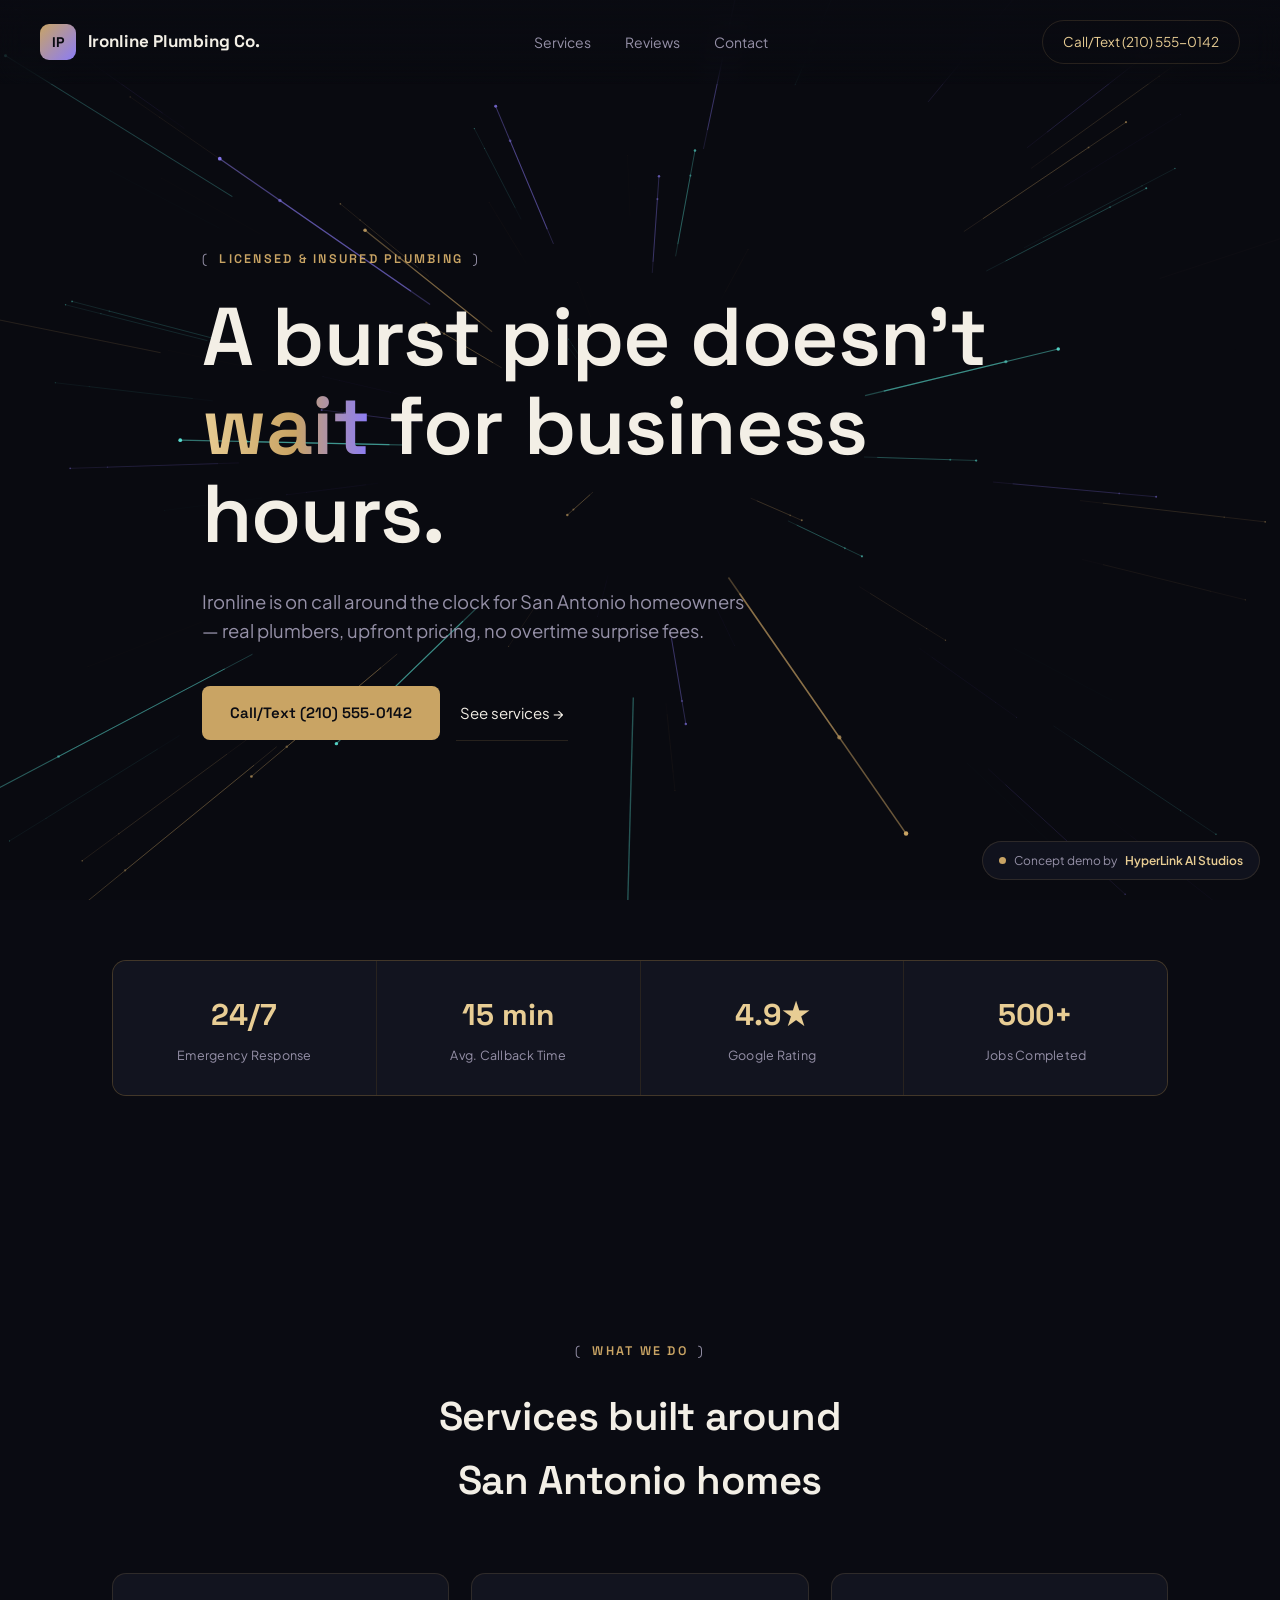
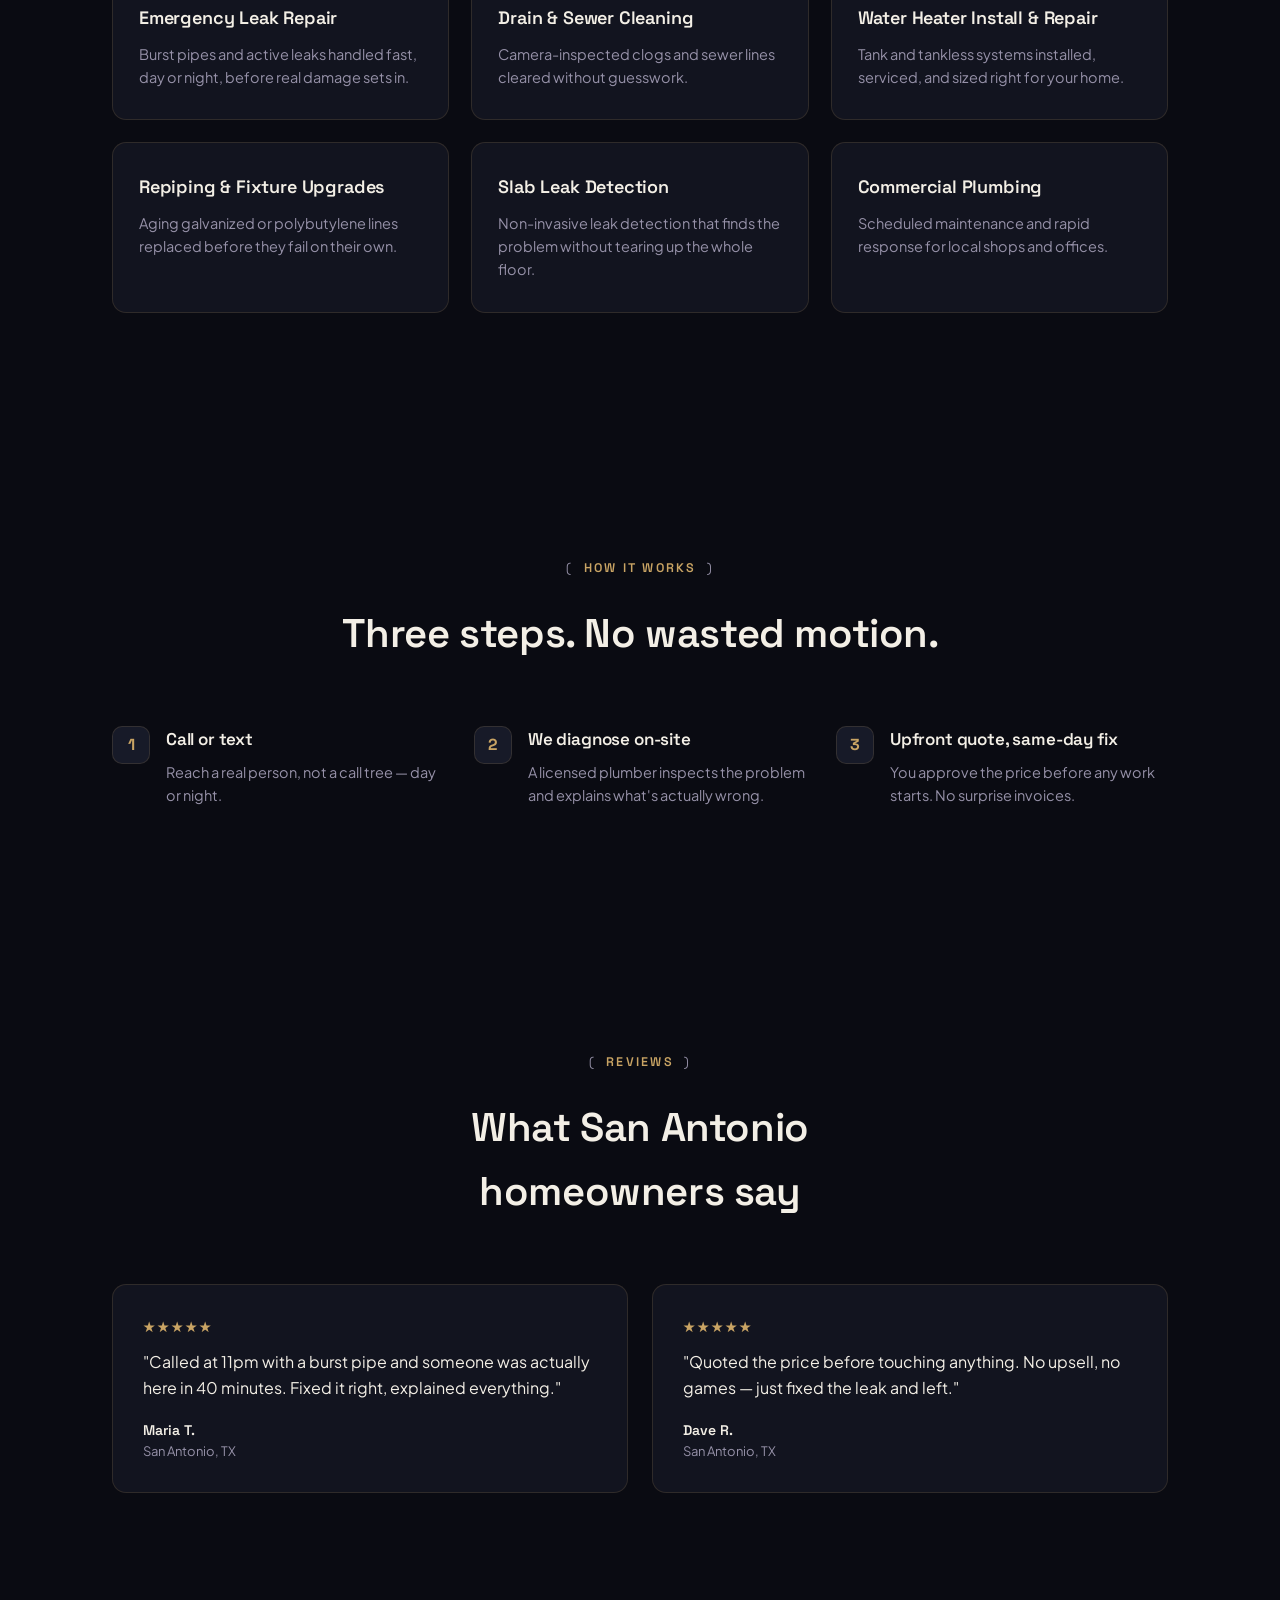
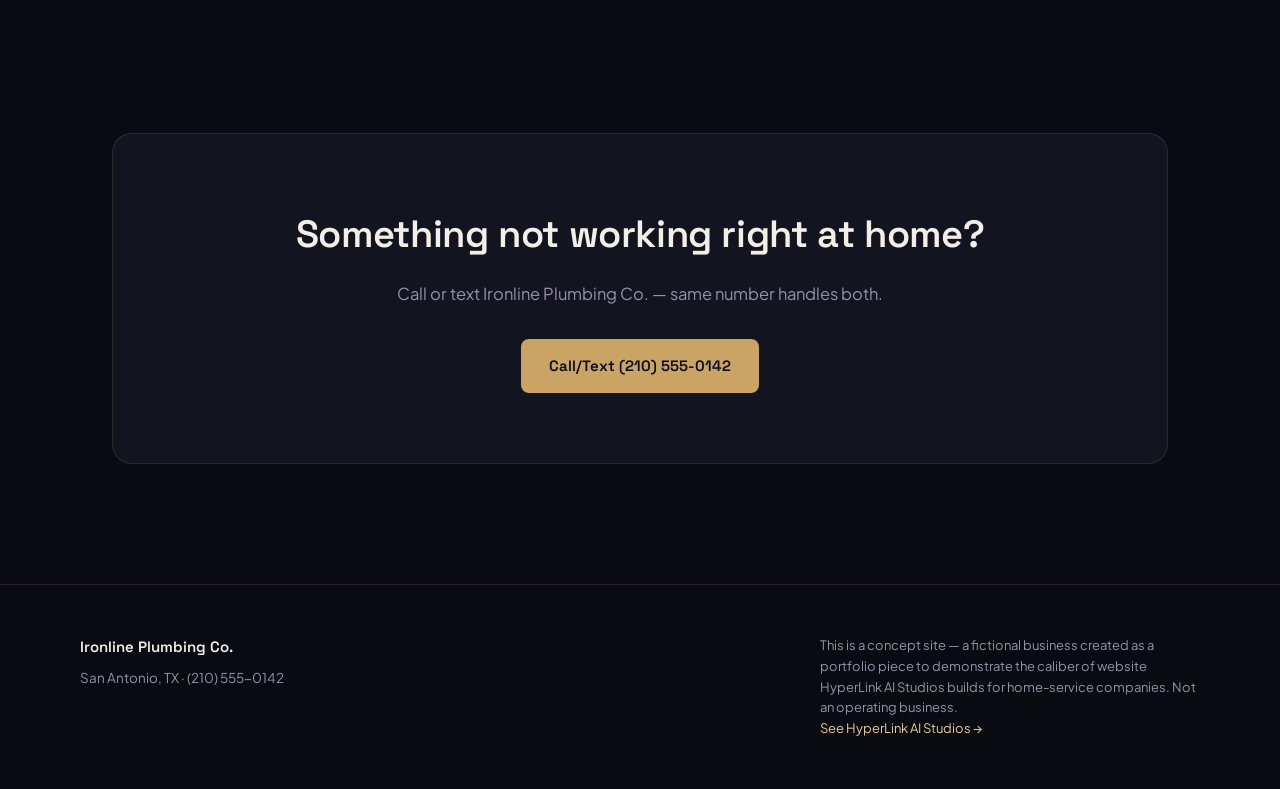
==== index.html @ 2408168e "Concept demo site: Ironline Plumbing Co. (San Antonio, TX)" ====
<!DOCTYPE html>
<html lang="en">
<head>
<meta charset="UTF-8">
<meta name="viewport" content="width=device-width, initial-scale=1.0">
<title>Ironline Plumbing Co. — San Antonio, TX</title>
<meta name="description" content="Concept website design for a San Antonio, TX home-service business, built by HyperLink AI Studios as a portfolio piece.">
<link rel="preconnect" href="https://fonts.googleapis.com">
<link href="https://fonts.googleapis.com/css2?family=Space+Grotesk:wght@400;500;600;700&family=Plus+Jakarta+Sans:wght@400;500;600;700;800&display=swap" rel="stylesheet">
<style>
:root {
  --void: #0a0b12; --panel: #12141f; --panel-2: #171a28;
  --gold: #c9a464; --gold-bright: #e8cd94; --signal: #8b7cf6; --cyan: #5eeadb;
  --text: #f3efe6; --muted: #9691a8; --border: rgba(201,164,100,0.16);
  --display: 'Space Grotesk', sans-serif; --body: 'Plus Jakarta Sans', sans-serif;
}
* { margin: 0; padding: 0; box-sizing: border-box; }
html { scroll-behavior: smooth; }
body { background: var(--void); color: var(--text); font-family: var(--body); overflow-x: hidden; line-height: 1.6; }
#field { position: fixed; inset: 0; z-index: 0; pointer-events: none; }
.wrap { position: relative; z-index: 2; }
.section { max-width: 1120px; margin: 0 auto; padding: 120px 32px; }
.section.tight { padding-top: 60px; }
.eyebrow { display: inline-flex; align-items: center; gap: 10px; font-family: var(--display); font-size: 12.5px; font-weight: 600; letter-spacing: 0.18em; color: var(--gold); margin-bottom: 24px; }
.eyebrow .bracket { color: var(--muted); font-weight: 400; }
h1, h2, h3 { font-family: var(--display); font-weight: 600; letter-spacing: -0.01em; }
.reveal { opacity: 0; transform: translateY(36px); transition: opacity .9s cubic-bezier(.16,.8,.24,1), transform .9s cubic-bezier(.16,.8,.24,1); }
.reveal.in { opacity: 1; transform: translateY(0); }

nav { position: fixed; top: 0; left: 0; right: 0; z-index: 50; display: flex; align-items: center; justify-content: space-between; padding: 20px 40px; backdrop-filter: blur(14px); background: linear-gradient(180deg, rgba(10,11,18,0.85), rgba(10,11,18,0)); }
.logo { display: flex; align-items: center; gap: 12px; font-family: var(--display); font-weight: 700; font-size: 17px; }
.logo-badge { width: 36px; height: 36px; border-radius: 9px; background: linear-gradient(135deg, var(--gold), var(--signal)); display: flex; align-items: center; justify-content: center; color: var(--void); font-size: 14px; font-weight: 700; flex-shrink: 0; }
.navlinks { display: flex; gap: 34px; font-size: 14px; color: var(--muted); }
.navlinks a { color: var(--muted); text-decoration: none; transition: color .3s; }
.navlinks a:hover { color: var(--text); }
.navcta { padding: 10px 20px; border: 1px solid var(--border); border-radius: 999px; font-size: 13.5px; color: var(--gold-bright); text-decoration: none; transition: all .3s; white-space: nowrap; }
.navcta:hover { background: var(--gold); color: var(--void); border-color: var(--gold); }

.hero { min-height: 100vh; display: flex; flex-direction: column; justify-content: center; max-width: 940px; margin: 0 auto; padding: 150px 32px 60px; }
.hero-frag { font-size: clamp(42px, 6.4vw, 82px); line-height: 1.08; margin-bottom: 28px; }
.hero-frag .line { display: block; }
.hero-frag .accent { background: linear-gradient(90deg, var(--gold-bright), var(--gold) 55%, var(--signal)); -webkit-background-clip: text; background-clip: text; color: transparent; }
.hero p.lede { font-size: 18.5px; color: var(--muted); max-width: 560px; margin-bottom: 40px; }
.cta-row { display: flex; gap: 16px; align-items: center; flex-wrap: wrap; }
.btn-primary { padding: 15px 28px; background: var(--gold); color: var(--void); font-family: var(--display); font-weight: 600; font-size: 15px; border-radius: 8px; text-decoration: none; transition: all .3s; display: inline-block; }
.btn-primary:hover { box-shadow: 0 8px 30px rgba(201,164,100,0.35); transform: translateY(-2px); }
.btn-ghost { padding: 15px 4px; color: var(--text); text-decoration: none; font-size: 15px; border-bottom: 1px solid var(--border); display: flex; align-items: center; gap: 8px; }

.stats-bar { display: grid; grid-template-columns: repeat(4, 1fr); gap: 1px; background: var(--border); border: 1px solid var(--border); border-radius: 14px; overflow: hidden; max-width: 1120px; margin: 0 auto; }
.stat-cell { background: var(--panel); padding: 30px 20px; text-align: center; }
.stat-num { font-family: var(--display); font-size: clamp(22px,3vw,30px); font-weight: 700; color: var(--gold-bright); margin-bottom: 6px; }
.stat-label { font-size: 12.5px; color: var(--muted); letter-spacing: 0.02em; }

.section-head { max-width: 640px; margin: 0 auto 60px; text-align: center; }
.section-head h2 { font-size: clamp(28px,4vw,40px); text-wrap: balance; }
.section-head p { color: var(--muted); font-size: 16.5px; margin-top: 14px; }

.services-grid { display: grid; grid-template-columns: repeat(3, 1fr); gap: 22px; }
.service-card { background: var(--panel); border: 1px solid var(--border); border-radius: 14px; padding: 30px 26px; transition: border-color .3s, transform .3s; }
.service-card:hover { border-color: var(--gold); transform: translateY(-4px); }
.service-card h3 { font-size: 18px; margin-bottom: 10px; }
.service-card p { color: var(--muted); font-size: 14.5px; }

.process-row { display: grid; grid-template-columns: repeat(3, 1fr); gap: 30px; }
.process-step { position: relative; padding-left: 54px; }
.process-num { position: absolute; left: 0; top: 0; width: 38px; height: 38px; border-radius: 10px; background: var(--panel-2); border: 1px solid var(--border); display: flex; align-items: center; justify-content: center; font-family: var(--display); font-weight: 700; color: var(--gold); }
.process-step h3 { font-size: 17px; margin-bottom: 8px; }
.process-step p { color: var(--muted); font-size: 14.5px; }

.testimonial-row { display: grid; grid-template-columns: repeat(2, 1fr); gap: 24px; }
.testi-card { background: var(--panel); border: 1px solid var(--border); border-radius: 14px; padding: 30px; }
.testi-quote { font-size: 16px; color: var(--text); margin-bottom: 18px; }
.testi-name { font-family: var(--display); font-weight: 600; font-size: 14px; }
.testi-loc { color: var(--muted); font-size: 13px; }
.stars { color: var(--gold); font-size: 14px; margin-bottom: 12px; letter-spacing: 2px; }

.final-cta { text-align: center; background: var(--panel); border: 1px solid var(--border); border-radius: 20px; padding: 70px 40px; max-width: 1120px; margin: 0 auto; }
.final-cta h2 { font-size: clamp(26px,3.6vw,38px); margin-bottom: 16px; text-wrap: balance; }
.final-cta p { color: var(--muted); font-size: 16.5px; margin-bottom: 32px; }

footer { border-top: 1px solid var(--border); padding: 50px 32px; }
.footer-inner { max-width: 1120px; margin: 0 auto; display: flex; justify-content: space-between; align-items: flex-start; flex-wrap: wrap; gap: 24px; }
.footer-biz { font-family: var(--display); font-weight: 600; font-size: 15px; margin-bottom: 8px; }
.footer-meta { color: var(--muted); font-size: 13.5px; }
.footer-credit { color: var(--muted); font-size: 13px; max-width: 380px; line-height: 1.6; }
.footer-credit a { color: var(--gold-bright); text-decoration: none; }
.footer-credit a:hover { text-decoration: underline; }

.concept-badge { position: fixed; bottom: 20px; right: 20px; z-index: 60; background: rgba(18,20,31,0.92); border: 1px solid var(--border); backdrop-filter: blur(10px); border-radius: 999px; padding: 9px 16px; font-size: 12px; color: var(--muted); display: flex; align-items: center; gap: 8px; }
.concept-badge a { color: var(--gold-bright); text-decoration: none; font-weight: 600; }
.concept-badge a:hover { text-decoration: underline; }
.concept-dot { width: 7px; height: 7px; border-radius: 50%; background: var(--gold); }

@media (max-width: 860px) {
  .navlinks { display: none; }
  .services-grid, .process-row, .testimonial-row { grid-template-columns: 1fr; }
  .stats-bar { grid-template-columns: repeat(2, 1fr); }
  .footer-inner { flex-direction: column; }
  .concept-badge { left: 16px; right: 16px; justify-content: center; }
  nav { padding: 16px 20px; }
  .logo { font-size: 15px; gap: 9px; }
  .logo-badge { width: 30px; height: 30px; font-size: 12px; border-radius: 8px; }
  .navcta { padding: 8px 14px; font-size: 12.5px; }
}
</style>
</head>
<body>
<canvas id="field"></canvas>
<div class="wrap">

<nav>
  <div class="logo"><div class="logo-badge">IP</div>Ironline Plumbing Co.</div>
  <div class="navlinks"><a href="#services">Services</a><a href="#reviews">Reviews</a><a href="#contact">Contact</a></div>
  <a class="navcta" href="tel:+12105550142">Call/Text (210) 555-0142</a>
</nav>

<section class="hero">
  <div class="eyebrow reveal"><span class="bracket">(</span> LICENSED & INSURED PLUMBING <span class="bracket">)</span></div>
  <h1 class="hero-frag reveal">
    <span class="line">A burst pipe doesn't</span>
    <span class="line"><span class="accent">wait</span> for business hours.</span>
  </h1>
  <p class="lede reveal">Ironline is on call around the clock for San Antonio homeowners — real plumbers, upfront pricing, no overtime surprise fees.</p>
  <div class="cta-row reveal">
    <a class="btn-primary" href="tel:+12105550142">Call/Text (210) 555-0142</a>
    <a class="btn-ghost" href="#services">See services →</a>
  </div>
</section>

<section class="section tight">
  <div class="stats-bar reveal">
    <div class="stat-cell"><div class="stat-num">24/7</div><div class="stat-label">Emergency Response</div></div>
    <div class="stat-cell"><div class="stat-num">15 min</div><div class="stat-label">Avg. Callback Time</div></div>
    <div class="stat-cell"><div class="stat-num">4.9★</div><div class="stat-label">Google Rating</div></div>
    <div class="stat-cell"><div class="stat-num">500+</div><div class="stat-label">Jobs Completed</div></div>
  </div>
</section>

<section class="section" id="services">
  <div class="section-head reveal">
    <div class="eyebrow"><span class="bracket">(</span> WHAT WE DO <span class="bracket">)</span></div>
    <h2>Services built around San Antonio homes</h2>
  </div>
  <div class="services-grid">
    <div class="service-card reveal"><h3>Emergency Leak Repair</h3><p>Burst pipes and active leaks handled fast, day or night, before real damage sets in.</p></div>
    <div class="service-card reveal"><h3>Drain & Sewer Cleaning</h3><p>Camera-inspected clogs and sewer lines cleared without guesswork.</p></div>
    <div class="service-card reveal"><h3>Water Heater Install & Repair</h3><p>Tank and tankless systems installed, serviced, and sized right for your home.</p></div>
    <div class="service-card reveal"><h3>Repiping & Fixture Upgrades</h3><p>Aging galvanized or polybutylene lines replaced before they fail on their own.</p></div>
    <div class="service-card reveal"><h3>Slab Leak Detection</h3><p>Non-invasive leak detection that finds the problem without tearing up the whole floor.</p></div>
    <div class="service-card reveal"><h3>Commercial Plumbing</h3><p>Scheduled maintenance and rapid response for local shops and offices.</p></div>
  </div>
</section>

<section class="section">
  <div class="section-head reveal">
    <div class="eyebrow"><span class="bracket">(</span> HOW IT WORKS <span class="bracket">)</span></div>
    <h2>Three steps. No wasted motion.</h2>
  </div>
  <div class="process-row">
    <div class="process-step reveal"><div class="process-num">1</div><h3>Call or text</h3><p>Reach a real person, not a call tree — day or night.</p></div>
    <div class="process-step reveal"><div class="process-num">2</div><h3>We diagnose on-site</h3><p>A licensed plumber inspects the problem and explains what's actually wrong.</p></div>
    <div class="process-step reveal"><div class="process-num">3</div><h3>Upfront quote, same-day fix</h3><p>You approve the price before any work starts. No surprise invoices.</p></div>
  </div>
</section>

<section class="section" id="reviews">
  <div class="section-head reveal">
    <div class="eyebrow"><span class="bracket">(</span> REVIEWS <span class="bracket">)</span></div>
    <h2>What San Antonio homeowners say</h2>
  </div>
  <div class="testimonial-row">
    <div class="testi-card reveal"><div class="stars">★★★★★</div><div class="testi-quote">"Called at 11pm with a burst pipe and someone was actually here in 40 minutes. Fixed it right, explained everything."</div><div class="testi-name">Maria T.</div><div class="testi-loc">San Antonio, TX</div></div>
    <div class="testi-card reveal"><div class="stars">★★★★★</div><div class="testi-quote">"Quoted the price before touching anything. No upsell, no games — just fixed the leak and left."</div><div class="testi-name">Dave R.</div><div class="testi-loc">San Antonio, TX</div></div>
  </div>
</section>

<section class="section" id="contact">
  <div class="final-cta reveal">
    <h2>Something not working right at home?</h2>
    <p>Call or text Ironline Plumbing Co. — same number handles both.</p>
    <a class="btn-primary" href="tel:+12105550142">Call/Text (210) 555-0142</a>
  </div>
</section>

<footer>
  <div class="footer-inner">
    <div>
      <div class="footer-biz">Ironline Plumbing Co.</div>
      <div class="footer-meta">San Antonio, TX · (210) 555-0142</div>
    </div>
    <div class="footer-credit">
      This is a concept site — a fictional business created as a portfolio
      piece to demonstrate the caliber of website HyperLink AI Studios
      builds for home-service companies. Not an operating business.
      <br><a href="https://hyperlinkai.online" target="_blank" rel="noopener">See HyperLink AI Studios →</a>
    </div>
  </div>
</footer>

</div>

<div class="concept-badge"><span class="concept-dot"></span> Concept demo by <a href="https://hyperlinkai.online" target="_blank" rel="noopener">HyperLink AI Studios</a></div>

<script>
const canvas = document.getElementById('field');
const ctx = canvas.getContext('2d');
let w, h, particles = [];
const COLORS = ['#c9a464', '#8b7cf6', '#5eeadb'];
const COUNT = 180;
function resize() { w = canvas.width = window.innerWidth; h = canvas.height = window.innerHeight; }
window.addEventListener('resize', resize); resize();
function makeParticle() { return { x: (Math.random()-0.5)*w*1.6, y: (Math.random()-0.5)*h*1.6, z: Math.random()*1.2+0.05, color: COLORS[Math.floor(Math.random()*COLORS.length)] }; }
for (let i=0;i<COUNT;i++) particles.push(makeParticle());
let scrollVelocity=0, lastScrollY=window.scrollY, smoothVelocity=0;
function draw() {
  ctx.fillStyle='rgba(10,11,18,0.32)'; ctx.fillRect(0,0,w,h);
  const cx=w/2, cy=h/2;
  smoothVelocity += (scrollVelocity - smoothVelocity) * 0.08;
  const speed = 0.0025 + Math.min(Math.abs(smoothVelocity)*0.00006, 0.045);
  for (const p of particles) {
    p.z -= speed;
    if (p.z <= 0.02) { Object.assign(p, makeParticle()); p.z = 1.2; }
    const sx = cx + (p.x/p.z)*0.6, sy = cy + (p.y/p.z)*0.6;
    if (sx<-50||sx>w+50||sy<-50||sy>h+50) continue;
    const size = Math.max(0.4,(1-p.z)*2.6), alpha = Math.max(0,Math.min(1,(1-p.z)*1.3));
    const px = cx + (p.x/(p.z+speed*5))*0.6, py = cy + (p.y/(p.z+speed*5))*0.6;
    ctx.strokeStyle=p.color; ctx.globalAlpha=alpha*0.5; ctx.lineWidth=size*0.7;
    ctx.beginPath(); ctx.moveTo(px,py); ctx.lineTo(sx,sy); ctx.stroke();
    ctx.globalAlpha=alpha; ctx.fillStyle=p.color;
    ctx.beginPath(); ctx.arc(sx,sy,size,0,Math.PI*2); ctx.fill();
  }
  ctx.globalAlpha=1; scrollVelocity*=0.9;
  requestAnimationFrame(draw);
}
draw();
window.addEventListener('scroll', () => { const y=window.scrollY; scrollVelocity=(y-lastScrollY)*4; lastScrollY=y; }, {passive:true});
const io = new IntersectionObserver((entries) => {
  entries.forEach((entry,i) => { if (entry.isIntersecting) { setTimeout(()=>entry.target.classList.add('in'), i*60); io.unobserve(entry.target); } });
}, { threshold: 0.15, rootMargin: '0px 0px -60px 0px' });
document.querySelectorAll('.reveal').forEach(el => io.observe(el));
</script>
</body>
</html>
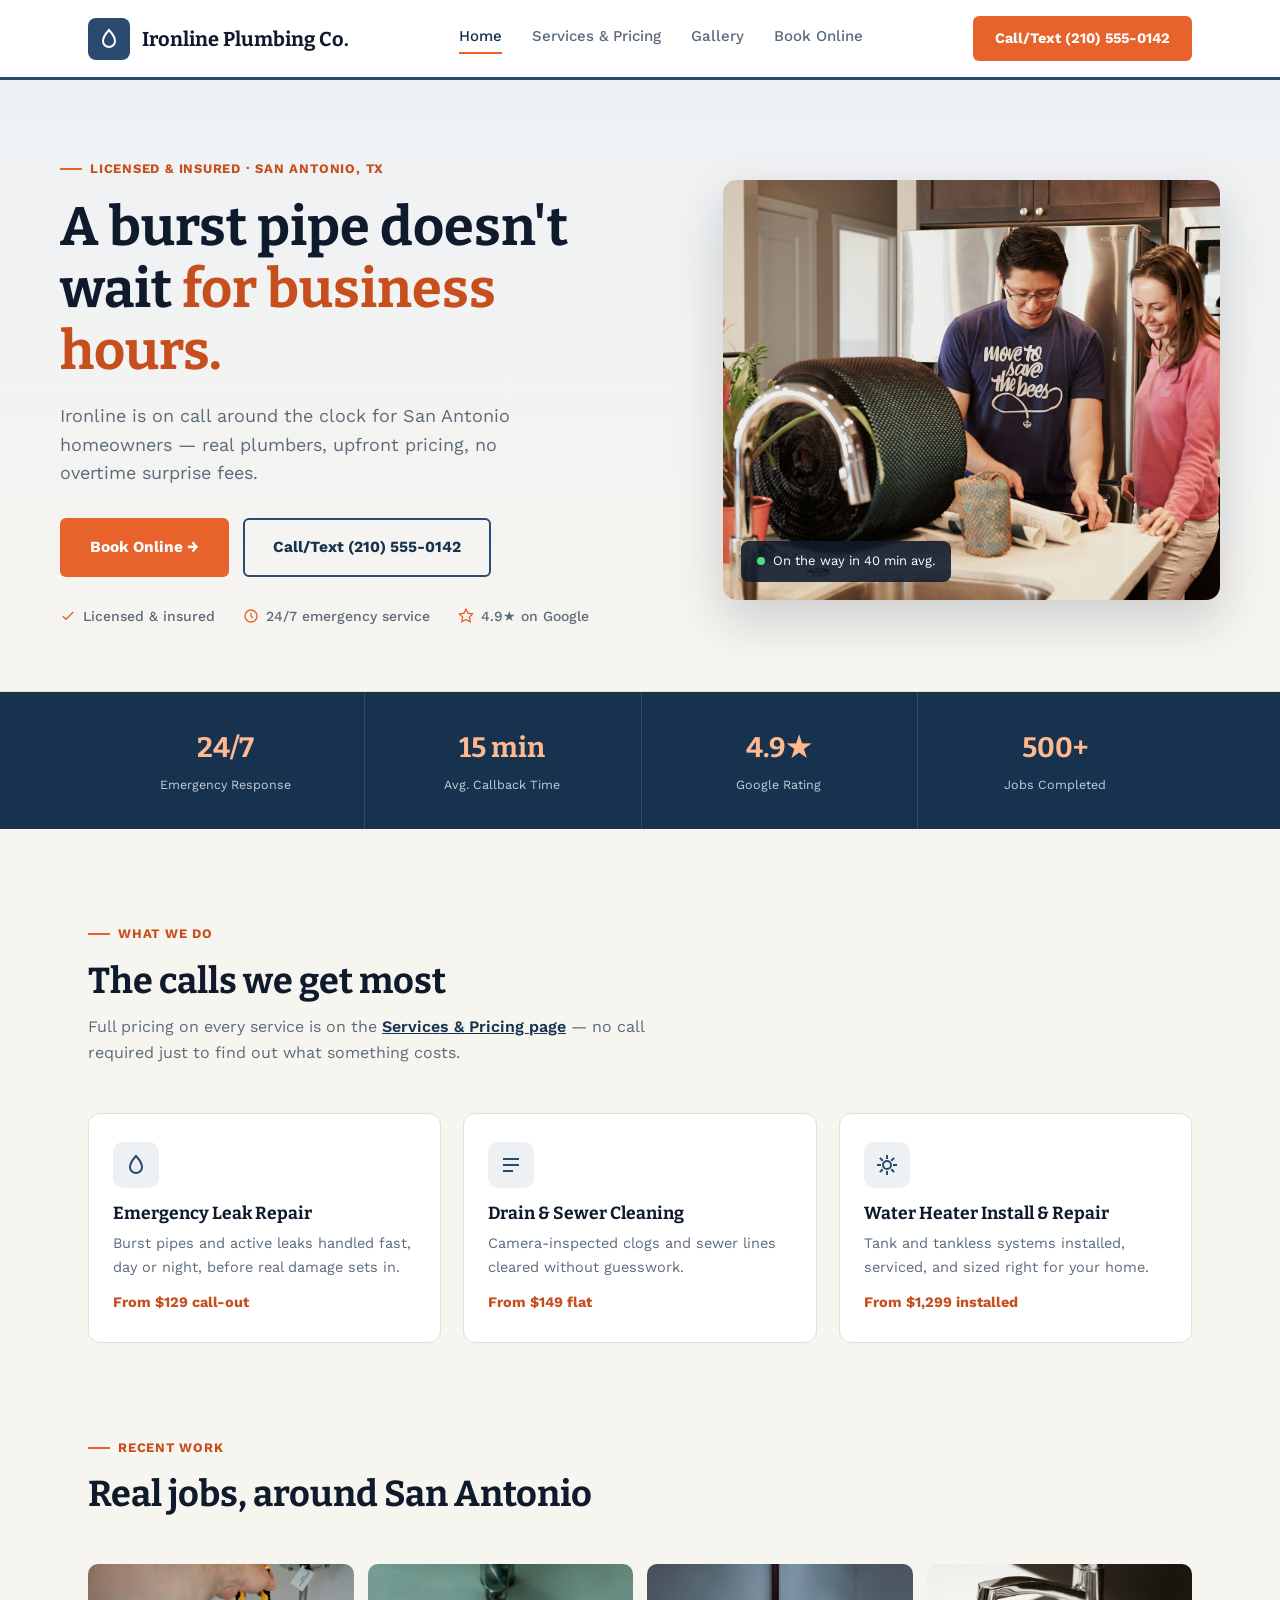
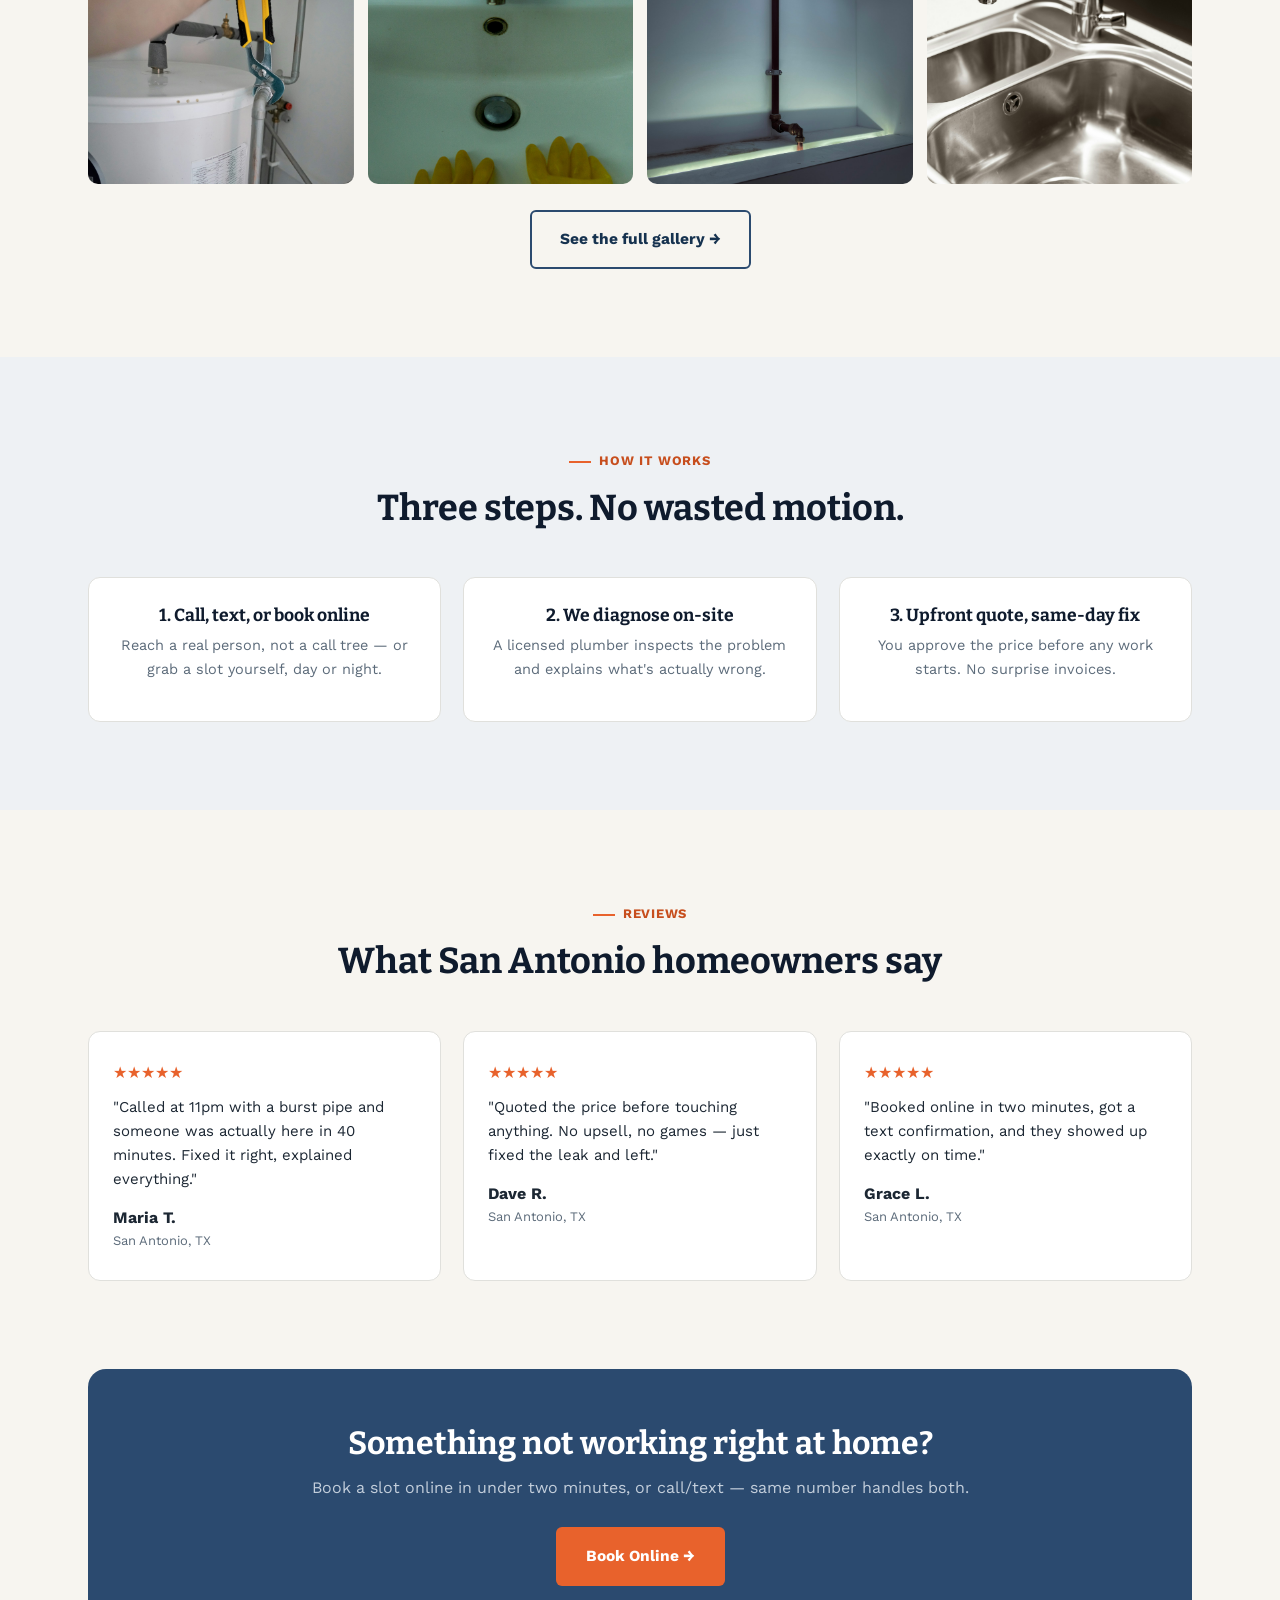
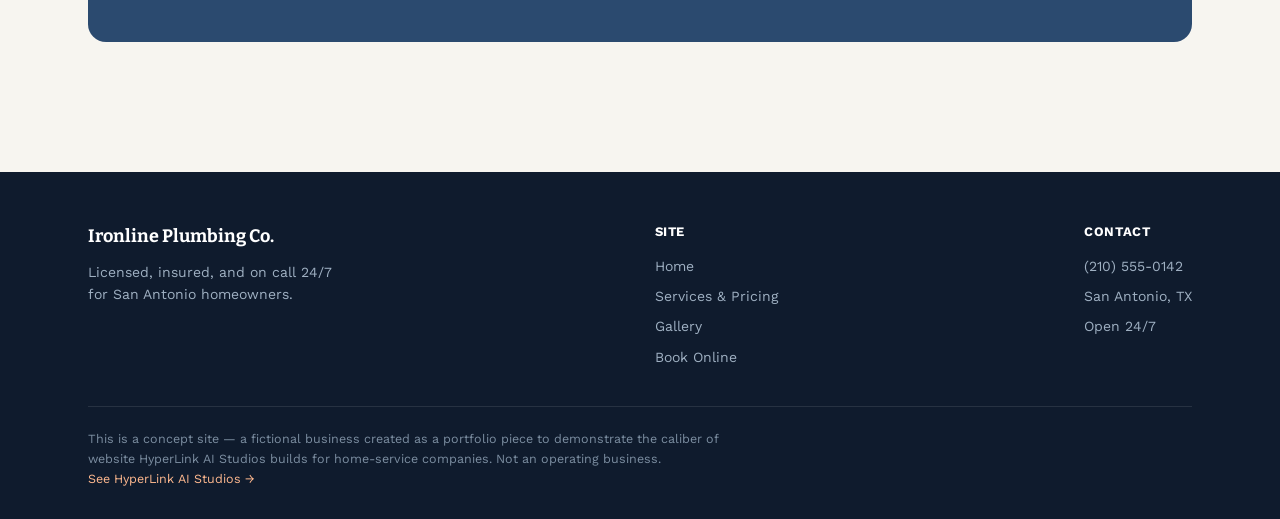
==== commit 67bd1f54: "Rebuild as a distinct 4-page site: own brand identity, real priced services, gallery, functional boo" ====
--- a/index.html
+++ b/index.html
@@ -3,241 +3,192 @@
 <head>
 <meta charset="UTF-8">
 <meta name="viewport" content="width=device-width, initial-scale=1.0">
-<title>Ironline Plumbing Co. — San Antonio, TX</title>
-<meta name="description" content="Concept website design for a San Antonio, TX home-service business, built by HyperLink AI Studios as a portfolio piece.">
-<link rel="preconnect" href="https://fonts.googleapis.com">
-<link href="https://fonts.googleapis.com/css2?family=Space+Grotesk:wght@400;500;600;700&family=Plus+Jakarta+Sans:wght@400;500;600;700;800&display=swap" rel="stylesheet">
-<style>
-:root {
-  --void: #0a0b12; --panel: #12141f; --panel-2: #171a28;
-  --gold: #c9a464; --gold-bright: #e8cd94; --signal: #8b7cf6; --cyan: #5eeadb;
-  --text: #f3efe6; --muted: #9691a8; --border: rgba(201,164,100,0.16);
-  --display: 'Space Grotesk', sans-serif; --body: 'Plus Jakarta Sans', sans-serif;
-}
-* { margin: 0; padding: 0; box-sizing: border-box; }
-html { scroll-behavior: smooth; }
-body { background: var(--void); color: var(--text); font-family: var(--body); overflow-x: hidden; line-height: 1.6; }
-#field { position: fixed; inset: 0; z-index: 0; pointer-events: none; }
-.wrap { position: relative; z-index: 2; }
-.section { max-width: 1120px; margin: 0 auto; padding: 120px 32px; }
-.section.tight { padding-top: 60px; }
-.eyebrow { display: inline-flex; align-items: center; gap: 10px; font-family: var(--display); font-size: 12.5px; font-weight: 600; letter-spacing: 0.18em; color: var(--gold); margin-bottom: 24px; }
-.eyebrow .bracket { color: var(--muted); font-weight: 400; }
-h1, h2, h3 { font-family: var(--display); font-weight: 600; letter-spacing: -0.01em; }
-.reveal { opacity: 0; transform: translateY(36px); transition: opacity .9s cubic-bezier(.16,.8,.24,1), transform .9s cubic-bezier(.16,.8,.24,1); }
-.reveal.in { opacity: 1; transform: translateY(0); }
-
-nav { position: fixed; top: 0; left: 0; right: 0; z-index: 50; display: flex; align-items: center; justify-content: space-between; padding: 20px 40px; backdrop-filter: blur(14px); background: linear-gradient(180deg, rgba(10,11,18,0.85), rgba(10,11,18,0)); }
-.logo { display: flex; align-items: center; gap: 12px; font-family: var(--display); font-weight: 700; font-size: 17px; }
-.logo-badge { width: 36px; height: 36px; border-radius: 9px; background: linear-gradient(135deg, var(--gold), var(--signal)); display: flex; align-items: center; justify-content: center; color: var(--void); font-size: 14px; font-weight: 700; flex-shrink: 0; }
-.navlinks { display: flex; gap: 34px; font-size: 14px; color: var(--muted); }
-.navlinks a { color: var(--muted); text-decoration: none; transition: color .3s; }
-.navlinks a:hover { color: var(--text); }
-.navcta { padding: 10px 20px; border: 1px solid var(--border); border-radius: 999px; font-size: 13.5px; color: var(--gold-bright); text-decoration: none; transition: all .3s; white-space: nowrap; }
-.navcta:hover { background: var(--gold); color: var(--void); border-color: var(--gold); }
-
-.hero { min-height: 100vh; display: flex; flex-direction: column; justify-content: center; max-width: 940px; margin: 0 auto; padding: 150px 32px 60px; }
-.hero-frag { font-size: clamp(42px, 6.4vw, 82px); line-height: 1.08; margin-bottom: 28px; }
-.hero-frag .line { display: block; }
-.hero-frag .accent { background: linear-gradient(90deg, var(--gold-bright), var(--gold) 55%, var(--signal)); -webkit-background-clip: text; background-clip: text; color: transparent; }
-.hero p.lede { font-size: 18.5px; color: var(--muted); max-width: 560px; margin-bottom: 40px; }
-.cta-row { display: flex; gap: 16px; align-items: center; flex-wrap: wrap; }
-.btn-primary { padding: 15px 28px; background: var(--gold); color: var(--void); font-family: var(--display); font-weight: 600; font-size: 15px; border-radius: 8px; text-decoration: none; transition: all .3s; display: inline-block; }
-.btn-primary:hover { box-shadow: 0 8px 30px rgba(201,164,100,0.35); transform: translateY(-2px); }
-.btn-ghost { padding: 15px 4px; color: var(--text); text-decoration: none; font-size: 15px; border-bottom: 1px solid var(--border); display: flex; align-items: center; gap: 8px; }
-
-.stats-bar { display: grid; grid-template-columns: repeat(4, 1fr); gap: 1px; background: var(--border); border: 1px solid var(--border); border-radius: 14px; overflow: hidden; max-width: 1120px; margin: 0 auto; }
-.stat-cell { background: var(--panel); padding: 30px 20px; text-align: center; }
-.stat-num { font-family: var(--display); font-size: clamp(22px,3vw,30px); font-weight: 700; color: var(--gold-bright); margin-bottom: 6px; }
-.stat-label { font-size: 12.5px; color: var(--muted); letter-spacing: 0.02em; }
-
-.section-head { max-width: 640px; margin: 0 auto 60px; text-align: center; }
-.section-head h2 { font-size: clamp(28px,4vw,40px); text-wrap: balance; }
-.section-head p { color: var(--muted); font-size: 16.5px; margin-top: 14px; }
-
-.services-grid { display: grid; grid-template-columns: repeat(3, 1fr); gap: 22px; }
-.service-card { background: var(--panel); border: 1px solid var(--border); border-radius: 14px; padding: 30px 26px; transition: border-color .3s, transform .3s; }
-.service-card:hover { border-color: var(--gold); transform: translateY(-4px); }
-.service-card h3 { font-size: 18px; margin-bottom: 10px; }
-.service-card p { color: var(--muted); font-size: 14.5px; }
-
-.process-row { display: grid; grid-template-columns: repeat(3, 1fr); gap: 30px; }
-.process-step { position: relative; padding-left: 54px; }
-.process-num { position: absolute; left: 0; top: 0; width: 38px; height: 38px; border-radius: 10px; background: var(--panel-2); border: 1px solid var(--border); display: flex; align-items: center; justify-content: center; font-family: var(--display); font-weight: 700; color: var(--gold); }
-.process-step h3 { font-size: 17px; margin-bottom: 8px; }
-.process-step p { color: var(--muted); font-size: 14.5px; }
-
-.testimonial-row { display: grid; grid-template-columns: repeat(2, 1fr); gap: 24px; }
-.testi-card { background: var(--panel); border: 1px solid var(--border); border-radius: 14px; padding: 30px; }
-.testi-quote { font-size: 16px; color: var(--text); margin-bottom: 18px; }
-.testi-name { font-family: var(--display); font-weight: 600; font-size: 14px; }
-.testi-loc { color: var(--muted); font-size: 13px; }
-.stars { color: var(--gold); font-size: 14px; margin-bottom: 12px; letter-spacing: 2px; }
-
-.final-cta { text-align: center; background: var(--panel); border: 1px solid var(--border); border-radius: 20px; padding: 70px 40px; max-width: 1120px; margin: 0 auto; }
-.final-cta h2 { font-size: clamp(26px,3.6vw,38px); margin-bottom: 16px; text-wrap: balance; }
-.final-cta p { color: var(--muted); font-size: 16.5px; margin-bottom: 32px; }
-
-footer { border-top: 1px solid var(--border); padding: 50px 32px; }
-.footer-inner { max-width: 1120px; margin: 0 auto; display: flex; justify-content: space-between; align-items: flex-start; flex-wrap: wrap; gap: 24px; }
-.footer-biz { font-family: var(--display); font-weight: 600; font-size: 15px; margin-bottom: 8px; }
-.footer-meta { color: var(--muted); font-size: 13.5px; }
-.footer-credit { color: var(--muted); font-size: 13px; max-width: 380px; line-height: 1.6; }
-.footer-credit a { color: var(--gold-bright); text-decoration: none; }
-.footer-credit a:hover { text-decoration: underline; }
-
-.concept-badge { position: fixed; bottom: 20px; right: 20px; z-index: 60; background: rgba(18,20,31,0.92); border: 1px solid var(--border); backdrop-filter: blur(10px); border-radius: 999px; padding: 9px 16px; font-size: 12px; color: var(--muted); display: flex; align-items: center; gap: 8px; }
-.concept-badge a { color: var(--gold-bright); text-decoration: none; font-weight: 600; }
-.concept-badge a:hover { text-decoration: underline; }
-.concept-dot { width: 7px; height: 7px; border-radius: 50%; background: var(--gold); }
-
-@media (max-width: 860px) {
-  .navlinks { display: none; }
-  .services-grid, .process-row, .testimonial-row { grid-template-columns: 1fr; }
-  .stats-bar { grid-template-columns: repeat(2, 1fr); }
-  .footer-inner { flex-direction: column; }
-  .concept-badge { left: 16px; right: 16px; justify-content: center; }
-  nav { padding: 16px 20px; }
-  .logo { font-size: 15px; gap: 9px; }
-  .logo-badge { width: 30px; height: 30px; font-size: 12px; border-radius: 8px; }
-  .navcta { padding: 8px 14px; font-size: 12.5px; }
-}
-</style>
+<title>Ironline Plumbing Co. — Licensed Plumbers in San Antonio, TX</title>
+<meta name="description" content="Concept website for a fictional San Antonio plumbing company, built by HyperLink AI Studios as a portfolio piece.">
+<link rel="stylesheet" href="styles.css">
 </head>
 <body>
-<canvas id="field"></canvas>
-<div class="wrap">
 
-<nav>
-  <div class="logo"><div class="logo-badge">IP</div>Ironline Plumbing Co.</div>
-  <div class="navlinks"><a href="#services">Services</a><a href="#reviews">Reviews</a><a href="#contact">Contact</a></div>
-  <a class="navcta" href="tel:+12105550142">Call/Text (210) 555-0142</a>
-</nav>
+<header class="site-nav">
+  <div class="nav-inner">
+    <a class="brand" href="index.html">
+      <span class="brand-mark"><svg viewBox="0 0 24 24" fill="none" stroke="#fff" stroke-width="2"><path d="M12 3s6 6.5 6 11a6 6 0 1 1-12 0c0-4.5 6-11 6-11z"/></svg></span>
+      Ironline Plumbing Co.
+    </a>
+    <nav class="nav-links">
+      <a href="index.html" class="active">Home</a>
+      <a href="services.html">Services &amp; Pricing</a>
+      <a href="gallery.html">Gallery</a>
+      <a href="book.html">Book Online</a>
+    </nav>
+    <a class="nav-cta" href="tel:+12105550142">Call/Text (210) 555-0142</a>
+  </div>
+</header>
 
 <section class="hero">
-  <div class="eyebrow reveal"><span class="bracket">(</span> LICENSED & INSURED PLUMBING <span class="bracket">)</span></div>
-  <h1 class="hero-frag reveal">
-    <span class="line">A burst pipe doesn't</span>
-    <span class="line"><span class="accent">wait</span> for business hours.</span>
-  </h1>
-  <p class="lede reveal">Ironline is on call around the clock for San Antonio homeowners — real plumbers, upfront pricing, no overtime surprise fees.</p>
-  <div class="cta-row reveal">
-    <a class="btn-primary" href="tel:+12105550142">Call/Text (210) 555-0142</a>
-    <a class="btn-ghost" href="#services">See services →</a>
+  <div class="wrap hero-grid">
+    <div>
+      <div class="eyebrow">Licensed &amp; Insured · San Antonio, TX</div>
+      <h1>A burst pipe doesn't wait <span class="hl">for business hours.</span></h1>
+      <p class="lede">Ironline is on call around the clock for San Antonio homeowners — real plumbers, upfront pricing, no overtime surprise fees.</p>
+      <div class="hero-actions">
+        <a class="btn btn-orange" href="book.html">Book Online →</a>
+        <a class="btn btn-outline" href="tel:+12105550142">Call/Text (210) 555-0142</a>
+      </div>
+      <div class="trust-row">
+        <span><svg viewBox="0 0 24 24" fill="none" stroke="currentColor" stroke-width="2"><path d="M20 6L9 17l-5-5"/></svg> Licensed &amp; insured</span>
+        <span><svg viewBox="0 0 24 24" fill="none" stroke="currentColor" stroke-width="2"><circle cx="12" cy="12" r="9"/><path d="M12 7v5l3 3"/></svg> 24/7 emergency service</span>
+        <span><svg viewBox="0 0 24 24" fill="none" stroke="currentColor" stroke-width="2"><path d="M12 17.3l-6.2 3.3 1.2-6.9L2 8.9l6.9-1L12 1.7l3.1 6.2 6.9 1-5 4.8 1.2 6.9z"/></svg> 4.9★ on Google</span>
+      </div>
+    </div>
+    <div class="hero-photo">
+      <img src="images/hero-team.jpg" alt="Ironline plumber reviewing a repair with a San Antonio homeowner">
+      <div class="hero-badge"><span class="dot"></span> On the way in 40 min avg.</div>
+    </div>
   </div>
 </section>
 
-<section class="section tight">
-  <div class="stats-bar reveal">
-    <div class="stat-cell"><div class="stat-num">24/7</div><div class="stat-label">Emergency Response</div></div>
-    <div class="stat-cell"><div class="stat-num">15 min</div><div class="stat-label">Avg. Callback Time</div></div>
-    <div class="stat-cell"><div class="stat-num">4.9★</div><div class="stat-label">Google Rating</div></div>
-    <div class="stat-cell"><div class="stat-num">500+</div><div class="stat-label">Jobs Completed</div></div>
-  </div>
-</section>
-
-<section class="section" id="services">
-  <div class="section-head reveal">
-    <div class="eyebrow"><span class="bracket">(</span> WHAT WE DO <span class="bracket">)</span></div>
-    <h2>Services built around San Antonio homes</h2>
-  </div>
-  <div class="services-grid">
-    <div class="service-card reveal"><h3>Emergency Leak Repair</h3><p>Burst pipes and active leaks handled fast, day or night, before real damage sets in.</p></div>
-    <div class="service-card reveal"><h3>Drain & Sewer Cleaning</h3><p>Camera-inspected clogs and sewer lines cleared without guesswork.</p></div>
-    <div class="service-card reveal"><h3>Water Heater Install & Repair</h3><p>Tank and tankless systems installed, serviced, and sized right for your home.</p></div>
-    <div class="service-card reveal"><h3>Repiping & Fixture Upgrades</h3><p>Aging galvanized or polybutylene lines replaced before they fail on their own.</p></div>
-    <div class="service-card reveal"><h3>Slab Leak Detection</h3><p>Non-invasive leak detection that finds the problem without tearing up the whole floor.</p></div>
-    <div class="service-card reveal"><h3>Commercial Plumbing</h3><p>Scheduled maintenance and rapid response for local shops and offices.</p></div>
+<section class="stat-strip">
+  <div class="wrap stat-grid">
+    <div class="stat-item"><div class="stat-num">24/7</div><div class="stat-label">Emergency Response</div></div>
+    <div class="stat-item"><div class="stat-num">15 min</div><div class="stat-label">Avg. Callback Time</div></div>
+    <div class="stat-item"><div class="stat-num">4.9★</div><div class="stat-label">Google Rating</div></div>
+    <div class="stat-item"><div class="stat-num">500+</div><div class="stat-label">Jobs Completed</div></div>
   </div>
 </section>
 
 <section class="section">
-  <div class="section-head reveal">
-    <div class="eyebrow"><span class="bracket">(</span> HOW IT WORKS <span class="bracket">)</span></div>
-    <h2>Three steps. No wasted motion.</h2>
-  </div>
-  <div class="process-row">
-    <div class="process-step reveal"><div class="process-num">1</div><h3>Call or text</h3><p>Reach a real person, not a call tree — day or night.</p></div>
-    <div class="process-step reveal"><div class="process-num">2</div><h3>We diagnose on-site</h3><p>A licensed plumber inspects the problem and explains what's actually wrong.</p></div>
-    <div class="process-step reveal"><div class="process-num">3</div><h3>Upfront quote, same-day fix</h3><p>You approve the price before any work starts. No surprise invoices.</p></div>
+  <div class="wrap">
+    <div class="section-head">
+      <div class="eyebrow">What we do</div>
+      <h2>The calls we get most</h2>
+      <p>Full pricing on every service is on the <a href="services.html" style="color:var(--steel-dark);font-weight:600;">Services &amp; Pricing page</a> — no call required just to find out what something costs.</p>
+    </div>
+    <div class="service-grid">
+      <div class="service-card">
+        <div class="service-icon"><svg viewBox="0 0 24 24" fill="none" stroke="currentColor" stroke-width="2"><path d="M12 3s6 6.5 6 11a6 6 0 1 1-12 0c0-4.5 6-11 6-11z"/></svg></div>
+        <h3>Emergency Leak Repair</h3>
+        <p>Burst pipes and active leaks handled fast, day or night, before real damage sets in.</p>
+        <div class="service-price">From $129 call-out</div>
+      </div>
+      <div class="service-card">
+        <div class="service-icon"><svg viewBox="0 0 24 24" fill="none" stroke="currentColor" stroke-width="2"><path d="M4 12h16M4 6h16M4 18h10"/></svg></div>
+        <h3>Drain &amp; Sewer Cleaning</h3>
+        <p>Camera-inspected clogs and sewer lines cleared without guesswork.</p>
+        <div class="service-price">From $149 flat</div>
+      </div>
+      <div class="service-card">
+        <div class="service-icon"><svg viewBox="0 0 24 24" fill="none" stroke="currentColor" stroke-width="2"><path d="M12 2v4M12 18v4M4.9 4.9l2.8 2.8M16.3 16.3l2.8 2.8M2 12h4M18 12h4M4.9 19.1l2.8-2.8M16.3 7.7l2.8-2.8"/><circle cx="12" cy="12" r="4"/></svg></div>
+        <h3>Water Heater Install &amp; Repair</h3>
+        <p>Tank and tankless systems installed, serviced, and sized right for your home.</p>
+        <div class="service-price">From $1,299 installed</div>
+      </div>
+    </div>
   </div>
 </section>
 
-<section class="section" id="reviews">
-  <div class="section-head reveal">
-    <div class="eyebrow"><span class="bracket">(</span> REVIEWS <span class="bracket">)</span></div>
-    <h2>What San Antonio homeowners say</h2>
-  </div>
-  <div class="testimonial-row">
-    <div class="testi-card reveal"><div class="stars">★★★★★</div><div class="testi-quote">"Called at 11pm with a burst pipe and someone was actually here in 40 minutes. Fixed it right, explained everything."</div><div class="testi-name">Maria T.</div><div class="testi-loc">San Antonio, TX</div></div>
-    <div class="testi-card reveal"><div class="stars">★★★★★</div><div class="testi-quote">"Quoted the price before touching anything. No upsell, no games — just fixed the leak and left."</div><div class="testi-name">Dave R.</div><div class="testi-loc">San Antonio, TX</div></div>
+<section class="section" style="padding-top:0;">
+  <div class="wrap">
+    <div class="section-head">
+      <div class="eyebrow">Recent work</div>
+      <h2>Real jobs, around San Antonio</h2>
+    </div>
+    <div class="photo-strip">
+      <img src="images/water-heater.jpg" alt="Water heater installation">
+      <img src="images/drain-cleaning.jpg" alt="Drain cleaning service">
+      <img src="images/leak-repair.jpg" alt="Pipe leak repair">
+      <img src="images/finished-faucet.jpg" alt="Finished kitchen faucet install">
+    </div>
+    <div style="text-align:center;margin-top:26px;">
+      <a class="btn btn-outline" href="gallery.html">See the full gallery →</a>
+    </div>
   </div>
 </section>
 
-<section class="section" id="contact">
-  <div class="final-cta reveal">
-    <h2>Something not working right at home?</h2>
-    <p>Call or text Ironline Plumbing Co. — same number handles both.</p>
-    <a class="btn-primary" href="tel:+12105550142">Call/Text (210) 555-0142</a>
+<section class="section" style="background:var(--panel-2);">
+  <div class="wrap">
+    <div class="section-head center">
+      <div class="eyebrow">How it works</div>
+      <h2>Three steps. No wasted motion.</h2>
+    </div>
+    <div class="service-grid">
+      <div class="service-card" style="text-align:center;">
+        <h3>1. Call, text, or book online</h3>
+        <p>Reach a real person, not a call tree — or grab a slot yourself, day or night.</p>
+      </div>
+      <div class="service-card" style="text-align:center;">
+        <h3>2. We diagnose on-site</h3>
+        <p>A licensed plumber inspects the problem and explains what's actually wrong.</p>
+      </div>
+      <div class="service-card" style="text-align:center;">
+        <h3>3. Upfront quote, same-day fix</h3>
+        <p>You approve the price before any work starts. No surprise invoices.</p>
+      </div>
+    </div>
   </div>
 </section>
 
-<footer>
-  <div class="footer-inner">
-    <div>
-      <div class="footer-biz">Ironline Plumbing Co.</div>
-      <div class="footer-meta">San Antonio, TX · (210) 555-0142</div>
+<section class="section">
+  <div class="wrap">
+    <div class="section-head center">
+      <div class="eyebrow">Reviews</div>
+      <h2>What San Antonio homeowners say</h2>
     </div>
-    <div class="footer-credit">
-      This is a concept site — a fictional business created as a portfolio
-      piece to demonstrate the caliber of website HyperLink AI Studios
-      builds for home-service companies. Not an operating business.
+    <div class="service-grid">
+      <div class="service-card">
+        <div style="color:var(--orange);margin-bottom:10px;">★★★★★</div>
+        <p style="color:var(--text);font-size:15px;margin-bottom:14px;">"Called at 11pm with a burst pipe and someone was actually here in 40 minutes. Fixed it right, explained everything."</p>
+        <strong>Maria T.</strong><div style="color:var(--muted);font-size:13px;">San Antonio, TX</div>
+      </div>
+      <div class="service-card">
+        <div style="color:var(--orange);margin-bottom:10px;">★★★★★</div>
+        <p style="color:var(--text);font-size:15px;margin-bottom:14px;">"Quoted the price before touching anything. No upsell, no games — just fixed the leak and left."</p>
+        <strong>Dave R.</strong><div style="color:var(--muted);font-size:13px;">San Antonio, TX</div>
+      </div>
+      <div class="service-card">
+        <div style="color:var(--orange);margin-bottom:10px;">★★★★★</div>
+        <p style="color:var(--text);font-size:15px;margin-bottom:14px;">"Booked online in two minutes, got a text confirmation, and they showed up exactly on time."</p>
+        <strong>Grace L.</strong><div style="color:var(--muted);font-size:13px;">San Antonio, TX</div>
+      </div>
+    </div>
+  </div>
+</section>
+
+<section class="wrap" style="padding-bottom:90px;">
+  <div class="cta-band">
+    <h2>Something not working right at home?</h2>
+    <p>Book a slot online in under two minutes, or call/text — same number handles both.</p>
+    <a class="btn btn-orange" href="book.html">Book Online →</a>
+  </div>
+</section>
+
+<footer class="site-footer">
+  <div class="wrap">
+    <div class="footer-grid">
+      <div>
+        <div class="footer-brand">Ironline Plumbing Co.</div>
+        <div style="color:#9fb0c2;font-size:14px;max-width:260px;">Licensed, insured, and on call 24/7 for San Antonio homeowners.</div>
+      </div>
+      <div class="footer-col">
+        <h4>Site</h4>
+        <a href="index.html">Home</a>
+        <a href="services.html">Services &amp; Pricing</a>
+        <a href="gallery.html">Gallery</a>
+        <a href="book.html">Book Online</a>
+      </div>
+      <div class="footer-col">
+        <h4>Contact</h4>
+        <a href="tel:+12105550142">(210) 555-0142</a>
+        <a href="#">San Antonio, TX</a>
+        <a href="#">Open 24/7</a>
+      </div>
+    </div>
+    <div class="footer-bottom">
+      This is a concept site — a fictional business created as a portfolio piece to demonstrate the caliber of website HyperLink AI Studios builds for home-service companies. Not an operating business.
       <br><a href="https://hyperlinkai.online" target="_blank" rel="noopener">See HyperLink AI Studios →</a>
     </div>
   </div>
 </footer>
 
-</div>
-
-<div class="concept-badge"><span class="concept-dot"></span> Concept demo by <a href="https://hyperlinkai.online" target="_blank" rel="noopener">HyperLink AI Studios</a></div>
-
-<script>
-const canvas = document.getElementById('field');
-const ctx = canvas.getContext('2d');
-let w, h, particles = [];
-const COLORS = ['#c9a464', '#8b7cf6', '#5eeadb'];
-const COUNT = 180;
-function resize() { w = canvas.width = window.innerWidth; h = canvas.height = window.innerHeight; }
-window.addEventListener('resize', resize); resize();
-function makeParticle() { return { x: (Math.random()-0.5)*w*1.6, y: (Math.random()-0.5)*h*1.6, z: Math.random()*1.2+0.05, color: COLORS[Math.floor(Math.random()*COLORS.length)] }; }
-for (let i=0;i<COUNT;i++) particles.push(makeParticle());
-let scrollVelocity=0, lastScrollY=window.scrollY, smoothVelocity=0;
-function draw() {
-  ctx.fillStyle='rgba(10,11,18,0.32)'; ctx.fillRect(0,0,w,h);
-  const cx=w/2, cy=h/2;
-  smoothVelocity += (scrollVelocity - smoothVelocity) * 0.08;
-  const speed = 0.0025 + Math.min(Math.abs(smoothVelocity)*0.00006, 0.045);
-  for (const p of particles) {
-    p.z -= speed;
-    if (p.z <= 0.02) { Object.assign(p, makeParticle()); p.z = 1.2; }
-    const sx = cx + (p.x/p.z)*0.6, sy = cy + (p.y/p.z)*0.6;
-    if (sx<-50||sx>w+50||sy<-50||sy>h+50) continue;
-    const size = Math.max(0.4,(1-p.z)*2.6), alpha = Math.max(0,Math.min(1,(1-p.z)*1.3));
-    const px = cx + (p.x/(p.z+speed*5))*0.6, py = cy + (p.y/(p.z+speed*5))*0.6;
-    ctx.strokeStyle=p.color; ctx.globalAlpha=alpha*0.5; ctx.lineWidth=size*0.7;
-    ctx.beginPath(); ctx.moveTo(px,py); ctx.lineTo(sx,sy); ctx.stroke();
-    ctx.globalAlpha=alpha; ctx.fillStyle=p.color;
-    ctx.beginPath(); ctx.arc(sx,sy,size,0,Math.PI*2); ctx.fill();
-  }
-  ctx.globalAlpha=1; scrollVelocity*=0.9;
-  requestAnimationFrame(draw);
-}
-draw();
-window.addEventListener('scroll', () => { const y=window.scrollY; scrollVelocity=(y-lastScrollY)*4; lastScrollY=y; }, {passive:true});
-const io = new IntersectionObserver((entries) => {
-  entries.forEach((entry,i) => { if (entry.isIntersecting) { setTimeout(()=>entry.target.classList.add('in'), i*60); io.unobserve(entry.target); } });
-}, { threshold: 0.15, rootMargin: '0px 0px -60px 0px' });
-document.querySelectorAll('.reveal').forEach(el => io.observe(el));
-</script>
 </body>
 </html>
--- a/styles.css
+++ b/styles.css
@@ -0,0 +1,183 @@
+/* Ironline Plumbing Co. -- brand identity: steel blue + safety orange,
+   light/warm background, Work Sans. Deliberately shares nothing with
+   HyperLink's own void/gold/violet + Space Grotesk system. */
+
+@import url('https://fonts.googleapis.com/css2?family=Work+Sans:wght@400;500;600;700;800&family=Bitter:wght@600;700&display=swap');
+
+:root {
+  --ink: #0f1b2d;
+  --steel: #2b4a6f;
+  --steel-dark: #16324f;
+  --steel-light: #6f8faf;
+  --orange: #e8622c;
+  --orange-dark: #c74e1d;
+  --bg: #f7f5f0;
+  --panel: #ffffff;
+  --panel-2: #eef1f4;
+  --text: #1c2733;
+  --muted: #5c6b7a;
+  --border: #e0e0dc;
+  --display: 'Bitter', Georgia, serif;
+  --body: 'Work Sans', -apple-system, sans-serif;
+}
+* { margin: 0; padding: 0; box-sizing: border-box; }
+html { scroll-behavior: smooth; }
+body { background: var(--bg); color: var(--text); font-family: var(--body); line-height: 1.6; }
+img { max-width: 100%; display: block; }
+a { color: inherit; }
+h1, h2, h3 { font-family: var(--display); color: var(--ink); line-height: 1.15; }
+.wrap { max-width: 1160px; margin: 0 auto; padding: 0 28px; }
+.section { padding: 88px 0; }
+.eyebrow { display: inline-flex; align-items: center; gap: 8px; font-size: 13px; font-weight: 700; letter-spacing: 0.06em; text-transform: uppercase; color: var(--orange-dark); margin-bottom: 16px; }
+.eyebrow::before { content: ''; width: 22px; height: 2px; background: var(--orange); display: inline-block; }
+
+/* ---- Nav ---- */
+header.site-nav { position: sticky; top: 0; z-index: 50; background: var(--panel); border-bottom: 3px solid var(--steel); }
+.nav-inner { max-width: 1160px; margin: 0 auto; padding: 16px 28px; display: flex; align-items: center; justify-content: space-between; }
+.brand { display: flex; align-items: center; gap: 12px; font-family: var(--display); font-weight: 700; font-size: 20px; color: var(--ink); text-decoration: none; }
+.brand-mark { width: 42px; height: 42px; border-radius: 8px; background: var(--steel); display: flex; align-items: center; justify-content: center; flex-shrink: 0; }
+.brand-mark svg { width: 24px; height: 24px; }
+.nav-links { display: flex; gap: 30px; font-weight: 500; font-size: 15px; }
+.nav-links a { text-decoration: none; color: var(--muted); border-bottom: 2px solid transparent; padding-bottom: 4px; transition: color .2s, border-color .2s; }
+.nav-links a:hover, .nav-links a.active { color: var(--steel-dark); border-color: var(--orange); }
+.nav-cta { background: var(--orange); color: #fff; padding: 11px 22px; border-radius: 6px; font-weight: 700; text-decoration: none; font-size: 14.5px; white-space: nowrap; transition: background .2s; }
+.nav-cta:hover { background: var(--orange-dark); }
+.nav-toggle { display: none; }
+
+/* ---- Buttons ---- */
+.btn { display: inline-flex; align-items: center; gap: 8px; padding: 15px 28px; border-radius: 6px; font-weight: 700; text-decoration: none; font-size: 15.5px; border: 2px solid transparent; cursor: pointer; font-family: var(--body); transition: all .2s; }
+.btn-orange { background: var(--orange); color: #fff; }
+.btn-orange:hover { background: var(--orange-dark); }
+.btn-steel { background: var(--steel); color: #fff; }
+.btn-steel:hover { background: var(--steel-dark); }
+.btn-outline { background: transparent; color: var(--steel-dark); border-color: var(--steel); }
+.btn-outline:hover { background: var(--steel); color: #fff; }
+.btn:disabled { opacity: .45; cursor: not-allowed; }
+
+/* ---- Hero ---- */
+.hero { background: linear-gradient(180deg, var(--panel-2), var(--bg)); border-bottom: 1px solid var(--border); }
+.hero-grid { display: grid; grid-template-columns: 1.1fr 0.9fr; gap: 56px; align-items: center; padding: 72px 0 64px; }
+.hero h1 { font-size: clamp(34px, 4.4vw, 54px); margin-bottom: 20px; }
+.hero h1 .hl { color: var(--orange-dark); }
+.hero p.lede { font-size: 18px; color: var(--muted); max-width: 480px; margin-bottom: 30px; }
+.hero-actions { display: flex; gap: 14px; flex-wrap: wrap; margin-bottom: 28px; }
+.hero-photo { border-radius: 14px; overflow: hidden; box-shadow: 0 20px 50px rgba(15,27,45,0.18); position: relative; }
+.hero-photo img { height: 420px; object-fit: cover; }
+.hero-badge { position: absolute; bottom: 18px; left: 18px; background: rgba(15,27,45,0.88); color: #fff; padding: 10px 16px; border-radius: 8px; font-size: 13px; display: flex; align-items: center; gap: 8px; }
+.hero-badge .dot { width: 8px; height: 8px; border-radius: 50%; background: #4ade80; }
+.trust-row { display: flex; gap: 28px; flex-wrap: wrap; color: var(--muted); font-size: 14px; font-weight: 500; }
+.trust-row span { display: flex; align-items: center; gap: 7px; }
+.trust-row svg { width: 16px; height: 16px; color: var(--orange); flex-shrink: 0; }
+
+/* ---- Stat strip ---- */
+.stat-strip { background: var(--steel-dark); color: #fff; }
+.stat-grid { display: grid; grid-template-columns: repeat(4, 1fr); gap: 1px; }
+.stat-item { padding: 34px 20px; text-align: center; border-left: 1px solid rgba(255,255,255,0.12); }
+.stat-item:first-child { border-left: none; }
+.stat-num { font-family: var(--display); font-size: 28px; font-weight: 700; color: #ffb98f; margin-bottom: 4px; }
+.stat-label { font-size: 12.5px; color: #c3cedb; }
+
+/* ---- Section heads ---- */
+.section-head { max-width: 620px; margin-bottom: 48px; }
+.section-head.center { margin-left: auto; margin-right: auto; text-align: center; }
+.section-head h2 { font-size: clamp(26px, 3.4vw, 36px); }
+.section-head p { color: var(--muted); margin-top: 12px; font-size: 16px; }
+
+/* ---- Service cards (icon + illustration combo) ---- */
+.service-grid { display: grid; grid-template-columns: repeat(3, 1fr); gap: 22px; }
+.service-card { background: var(--panel); border: 1px solid var(--border); border-radius: 12px; padding: 28px 24px; transition: transform .2s, box-shadow .2s; }
+.service-card:hover { transform: translateY(-3px); box-shadow: 0 14px 30px rgba(15,27,45,0.08); }
+.service-icon { width: 46px; height: 46px; border-radius: 10px; background: var(--panel-2); display: flex; align-items: center; justify-content: center; margin-bottom: 16px; }
+.service-icon svg { width: 24px; height: 24px; color: var(--steel); }
+.service-card h3 { font-size: 17.5px; margin-bottom: 8px; }
+.service-card p { color: var(--muted); font-size: 14.5px; margin-bottom: 12px; }
+.service-price { font-weight: 700; color: var(--orange-dark); font-size: 14.5px; }
+
+/* ---- Photo strip / gallery ---- */
+.photo-strip { display: grid; grid-template-columns: repeat(4, 1fr); gap: 14px; }
+.photo-strip img, .gallery-grid img { border-radius: 10px; height: 220px; object-fit: cover; width: 100%; }
+.gallery-grid { display: grid; grid-template-columns: repeat(3, 1fr); gap: 18px; }
+.gallery-item { position: relative; border-radius: 12px; overflow: hidden; }
+.gallery-item img { height: 260px; }
+.gallery-cap { position: absolute; bottom: 0; left: 0; right: 0; background: linear-gradient(0deg, rgba(15,27,45,0.85), transparent); color: #fff; padding: 14px 16px 12px; font-size: 13.5px; font-weight: 600; }
+
+/* ---- Pricing table ---- */
+.price-table { background: var(--panel); border: 1px solid var(--border); border-radius: 14px; overflow: hidden; }
+.price-row { display: flex; justify-content: space-between; align-items: flex-start; gap: 20px; padding: 22px 26px; border-bottom: 1px solid var(--border); }
+.price-row:last-child { border-bottom: none; }
+.price-row h3 { font-size: 16.5px; margin-bottom: 4px; }
+.price-row p { color: var(--muted); font-size: 14px; max-width: 480px; }
+.price-tag { text-align: right; white-space: nowrap; }
+.price-tag .amt { font-family: var(--display); font-weight: 700; color: var(--steel-dark); font-size: 19px; }
+.price-tag .unit { display: block; color: var(--muted); font-size: 12px; }
+.price-group-title { font-family: var(--display); font-size: 20px; margin: 40px 0 16px; }
+.price-group-title:first-child { margin-top: 0; }
+
+/* ---- CTA band ---- */
+.cta-band { background: var(--steel); color: #fff; border-radius: 18px; padding: 56px 44px; text-align: center; }
+.cta-band h2 { color: #fff; font-size: clamp(24px, 3vw, 32px); margin-bottom: 14px; }
+.cta-band p { color: #c3cedb; margin-bottom: 26px; }
+
+/* ---- Footer ---- */
+footer.site-footer { background: var(--ink); color: #c3cedb; padding: 50px 0 30px; margin-top: 40px; }
+.footer-grid { display: flex; justify-content: space-between; gap: 30px; flex-wrap: wrap; padding-bottom: 30px; border-bottom: 1px solid rgba(255,255,255,0.1); }
+.footer-brand { font-family: var(--display); font-weight: 700; color: #fff; font-size: 18px; margin-bottom: 10px; }
+.footer-col h4 { color: #fff; font-size: 13px; text-transform: uppercase; letter-spacing: 0.05em; margin-bottom: 12px; }
+.footer-col a { display: block; color: #9fb0c2; text-decoration: none; font-size: 14px; margin-bottom: 8px; }
+.footer-col a:hover { color: #fff; }
+.footer-bottom { padding-top: 22px; font-size: 12.5px; color: #7c8ea1; max-width: 640px; }
+.footer-bottom a { color: #ffb98f; text-decoration: none; }
+
+/* ---- Booking flow ---- */
+.booking-shell { background: var(--panel); border: 1px solid var(--border); border-radius: 16px; padding: 40px; max-width: 720px; margin: 0 auto; }
+.booking-steps { display: flex; justify-content: space-between; margin-bottom: 36px; }
+.booking-step-dot { flex: 1; text-align: center; position: relative; font-size: 12.5px; font-weight: 600; color: var(--muted); }
+.booking-step-dot::before { content: ''; display: block; width: 30px; height: 30px; border-radius: 50%; background: var(--panel-2); border: 2px solid var(--border); margin: 0 auto 8px; }
+.booking-step-dot.active { color: var(--orange-dark); }
+.booking-step-dot.active::before { background: var(--orange); border-color: var(--orange); }
+.booking-step-dot.done::before { background: var(--steel); border-color: var(--steel); }
+.b-panel { display: none; }
+.b-panel.active { display: block; }
+.service-option { display: flex; justify-content: space-between; align-items: center; padding: 16px 18px; border: 2px solid var(--border); border-radius: 10px; margin-bottom: 10px; cursor: pointer; transition: border-color .15s, background .15s; }
+.service-option:hover { border-color: var(--steel-light); }
+.service-option.selected { border-color: var(--orange); background: #fff6f1; }
+.service-option .so-name { font-weight: 600; }
+.service-option .so-price { color: var(--orange-dark); font-weight: 700; }
+.cal-grid { display: grid; grid-template-columns: repeat(7, 1fr); gap: 6px; margin-bottom: 22px; }
+.cal-day { text-align: center; padding: 10px 0; border-radius: 8px; border: 2px solid var(--border); cursor: pointer; font-size: 13.5px; font-weight: 600; }
+.cal-day.disabled { opacity: .3; cursor: not-allowed; }
+.cal-day.selected { background: var(--steel); color: #fff; border-color: var(--steel); }
+.cal-day:not(.disabled):hover { border-color: var(--steel-light); }
+.time-grid { display: grid; grid-template-columns: repeat(3, 1fr); gap: 10px; }
+.time-slot { text-align: center; padding: 12px; border-radius: 8px; border: 2px solid var(--border); cursor: pointer; font-size: 14px; font-weight: 600; }
+.time-slot.selected { background: var(--orange); color: #fff; border-color: var(--orange); }
+.time-slot:not(.selected):hover { border-color: var(--steel-light); }
+.b-field { margin-bottom: 16px; }
+.b-field label { display: block; font-size: 13.5px; font-weight: 600; margin-bottom: 6px; color: var(--steel-dark); }
+.b-field input, .b-field textarea { width: 100%; padding: 12px 14px; border: 2px solid var(--border); border-radius: 8px; font-family: var(--body); font-size: 15px; }
+.b-field input:focus, .b-field textarea:focus { outline: none; border-color: var(--steel); }
+.b-nav { display: flex; justify-content: space-between; margin-top: 26px; }
+.b-summary { background: var(--panel-2); border-radius: 10px; padding: 16px 18px; margin-bottom: 20px; font-size: 14.5px; }
+.b-summary strong { color: var(--ink); }
+.b-confirm { text-align: center; padding: 20px 0; }
+.b-confirm .check { width: 64px; height: 64px; border-radius: 50%; background: #dff5e6; color: #1a8f4c; display: flex; align-items: center; justify-content: center; margin: 0 auto 20px; }
+.b-confirm .check svg { width: 32px; height: 32px; }
+
+@media (max-width: 900px) {
+  .hero-grid { grid-template-columns: 1fr; padding-top: 40px; }
+  .hero-photo img { height: 280px; }
+  .service-grid, .gallery-grid { grid-template-columns: 1fr 1fr; }
+  .photo-strip { grid-template-columns: 1fr 1fr; }
+  .stat-grid { grid-template-columns: 1fr 1fr; }
+  .stat-item:nth-child(3) { border-left: none; }
+  .nav-links { display: none; }
+  .footer-grid { flex-direction: column; }
+  .price-row { flex-direction: column; }
+  .price-tag { text-align: left; }
+  .time-grid { grid-template-columns: 1fr 1fr; }
+}
+@media (max-width: 560px) {
+  .service-grid, .gallery-grid, .photo-strip { grid-template-columns: 1fr; }
+  .booking-shell { padding: 24px 18px; }
+  .booking-step-dot span.label { display: none; }
+}
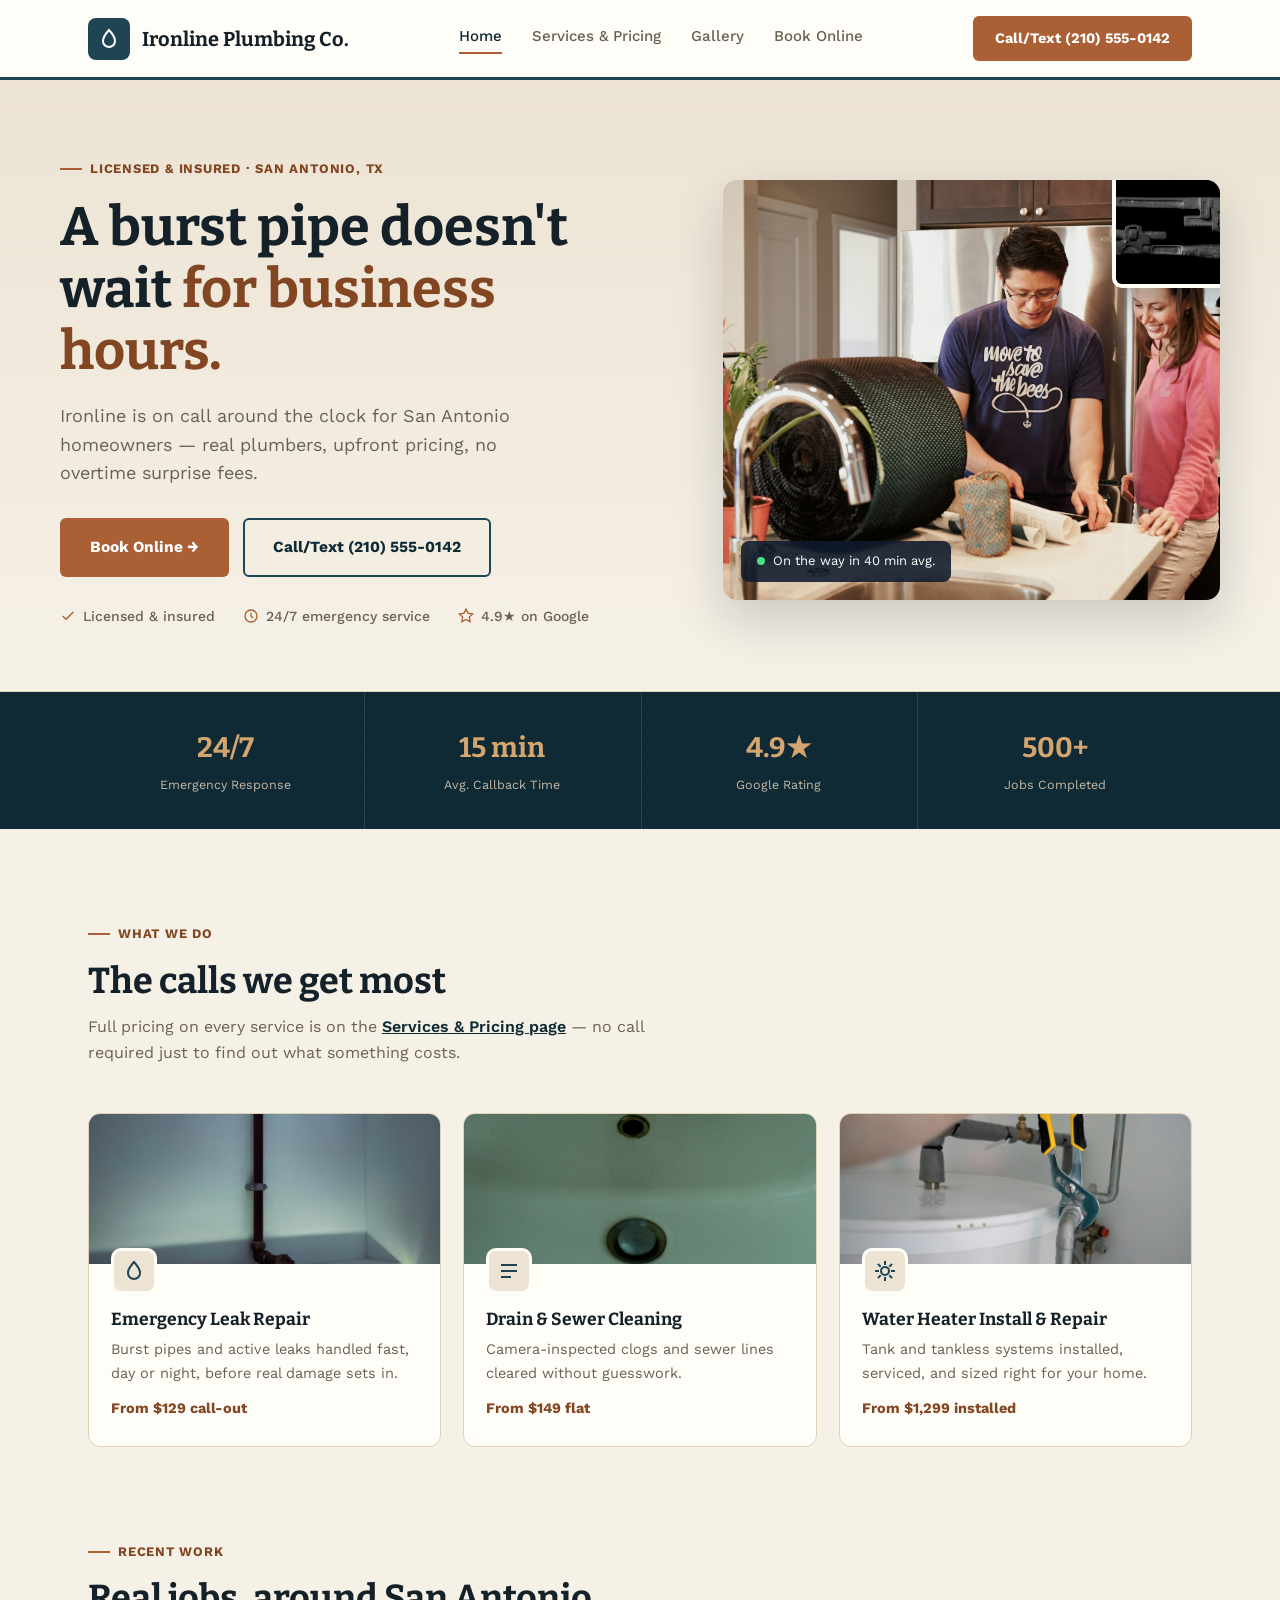
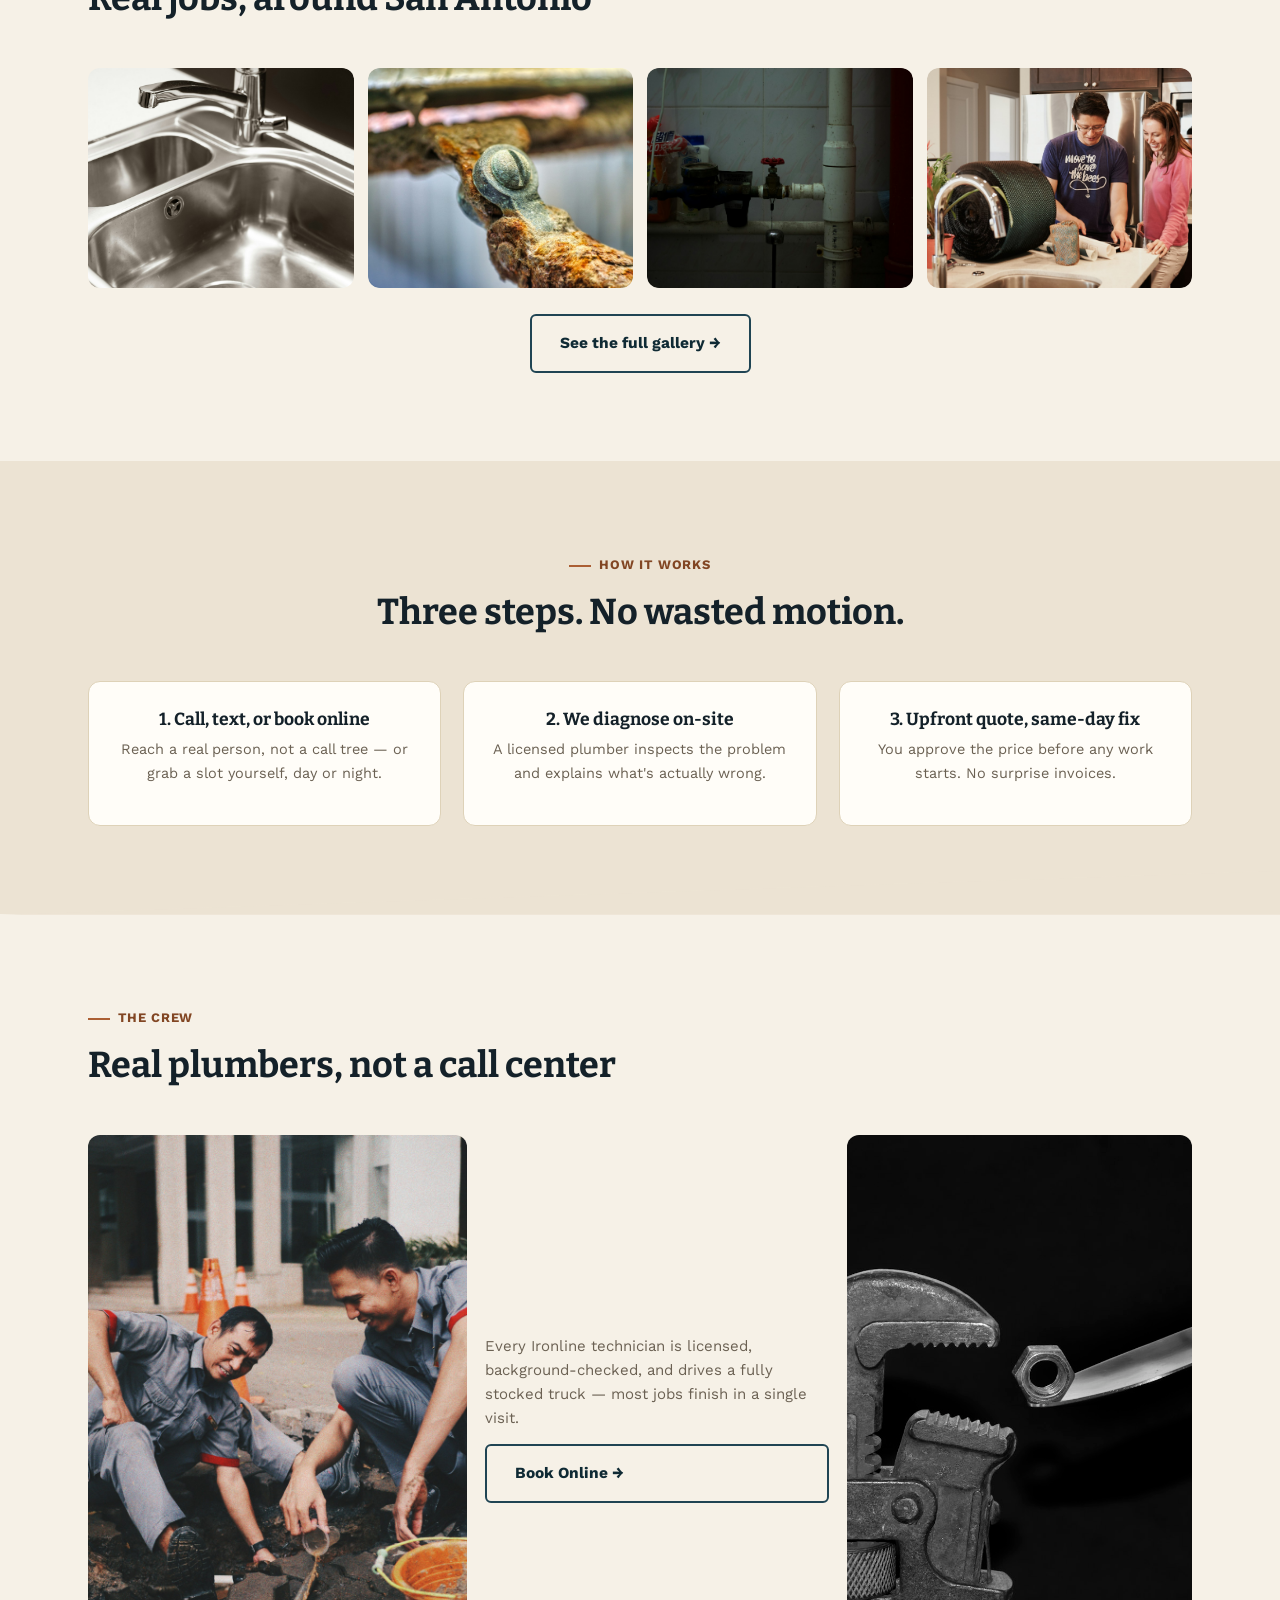
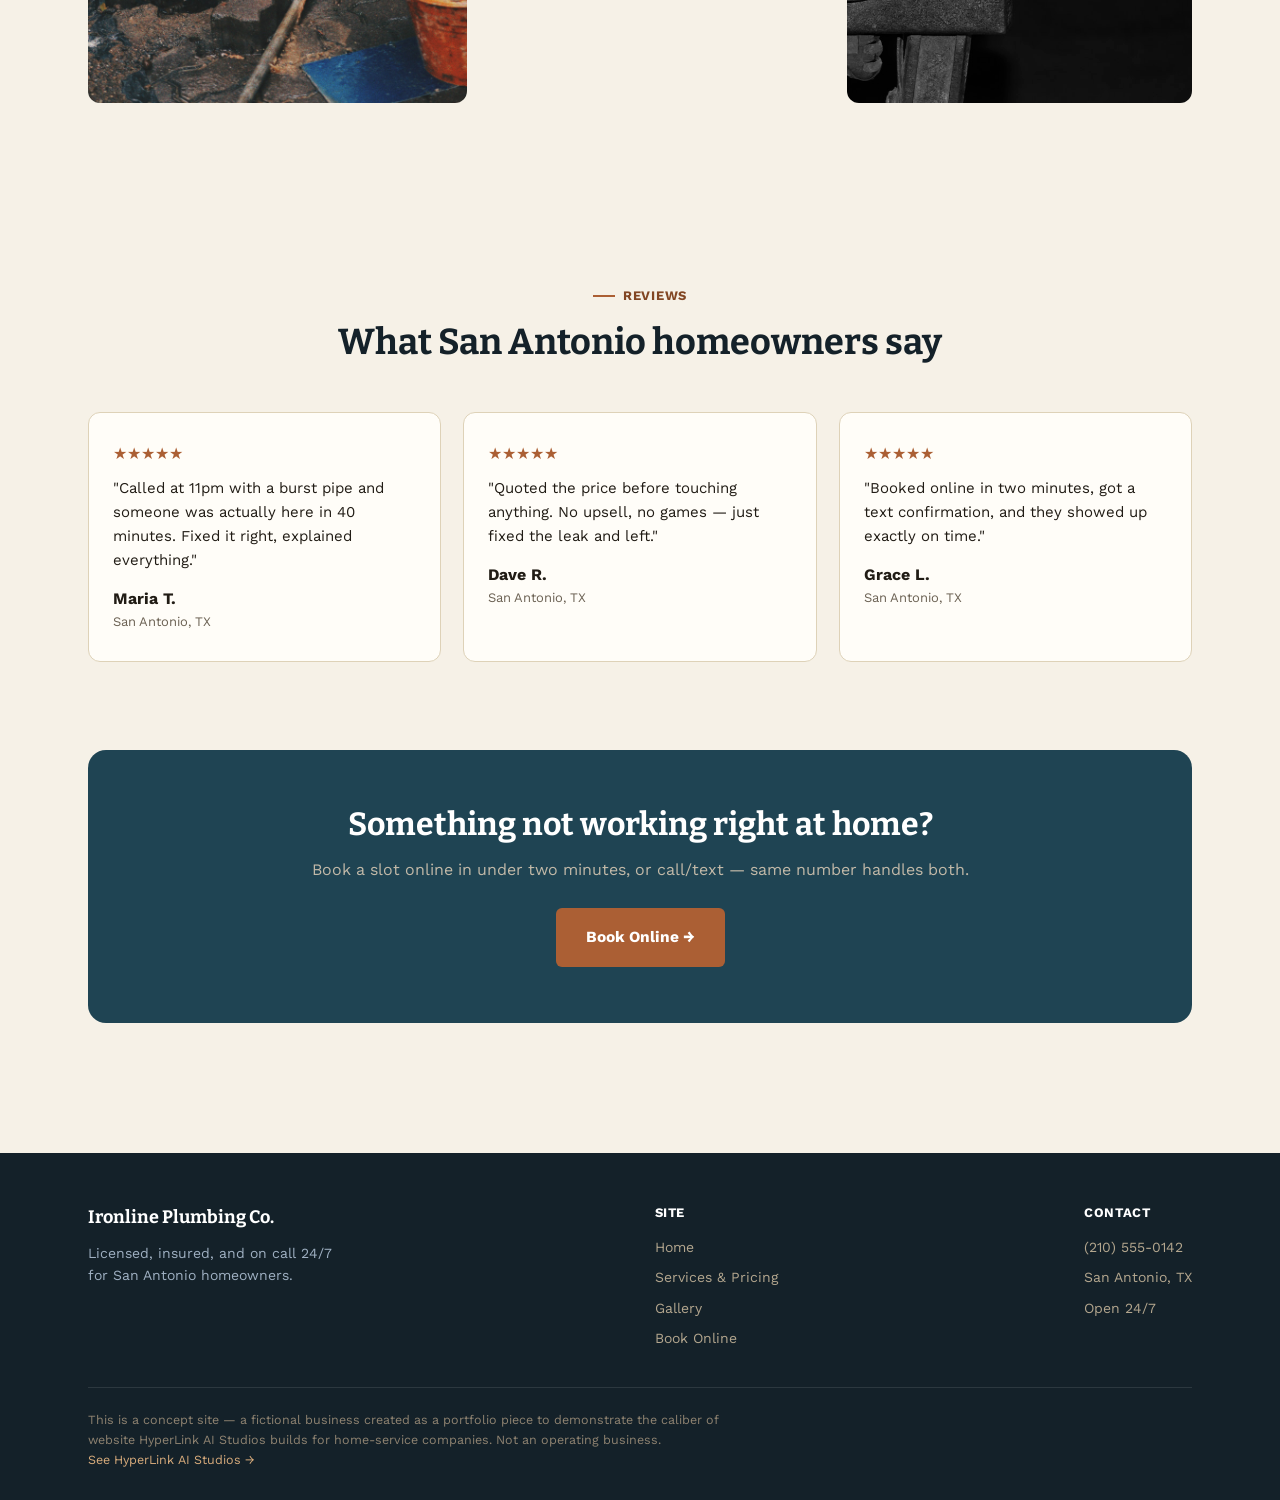
==== commit c51080c0: "Add scroll motion, hover-zoom, and much heavier photo usage across all pages; swap out a photo with " ====
--- a/index.html
+++ b/index.html
@@ -41,47 +41,57 @@
         <span><svg viewBox="0 0 24 24" fill="none" stroke="currentColor" stroke-width="2"><path d="M12 17.3l-6.2 3.3 1.2-6.9L2 8.9l6.9-1L12 1.7l3.1 6.2 6.9 1-5 4.8 1.2 6.9z"/></svg> 4.9★ on Google</span>
       </div>
     </div>
-    <div class="hero-photo">
+    <div class="hero-photo collage reveal">
       <img src="images/hero-team.jpg" alt="Ironline plumber reviewing a repair with a San Antonio homeowner">
       <div class="hero-badge"><span class="dot"></span> On the way in 40 min avg.</div>
-    </div>
-  </div>
-</section>
-
-<section class="stat-strip">
+      <div class="hero-inset"><img src="images/wrench-workbench.jpg" alt="Plumbing tools on a workbench"></div>
+    </div>
+  </div>
+</section>
+
+<section class="stat-strip texture">
   <div class="wrap stat-grid">
-    <div class="stat-item"><div class="stat-num">24/7</div><div class="stat-label">Emergency Response</div></div>
-    <div class="stat-item"><div class="stat-num">15 min</div><div class="stat-label">Avg. Callback Time</div></div>
-    <div class="stat-item"><div class="stat-num">4.9★</div><div class="stat-label">Google Rating</div></div>
-    <div class="stat-item"><div class="stat-num">500+</div><div class="stat-label">Jobs Completed</div></div>
+    <div class="stat-item reveal"><div class="stat-num" data-count="24/7">0</div><div class="stat-label">Emergency Response</div></div>
+    <div class="stat-item reveal"><div class="stat-num" data-count="15 min">0</div><div class="stat-label">Avg. Callback Time</div></div>
+    <div class="stat-item reveal"><div class="stat-num" data-count="4.9★">0</div><div class="stat-label">Google Rating</div></div>
+    <div class="stat-item reveal"><div class="stat-num" data-count="500+">0</div><div class="stat-label">Jobs Completed</div></div>
   </div>
 </section>
 
 <section class="section">
   <div class="wrap">
-    <div class="section-head">
+    <div class="section-head reveal">
       <div class="eyebrow">What we do</div>
       <h2>The calls we get most</h2>
       <p>Full pricing on every service is on the <a href="services.html" style="color:var(--steel-dark);font-weight:600;">Services &amp; Pricing page</a> — no call required just to find out what something costs.</p>
     </div>
     <div class="service-grid">
-      <div class="service-card">
-        <div class="service-icon"><svg viewBox="0 0 24 24" fill="none" stroke="currentColor" stroke-width="2"><path d="M12 3s6 6.5 6 11a6 6 0 1 1-12 0c0-4.5 6-11 6-11z"/></svg></div>
-        <h3>Emergency Leak Repair</h3>
-        <p>Burst pipes and active leaks handled fast, day or night, before real damage sets in.</p>
-        <div class="service-price">From $129 call-out</div>
-      </div>
-      <div class="service-card">
-        <div class="service-icon"><svg viewBox="0 0 24 24" fill="none" stroke="currentColor" stroke-width="2"><path d="M4 12h16M4 6h16M4 18h10"/></svg></div>
-        <h3>Drain &amp; Sewer Cleaning</h3>
-        <p>Camera-inspected clogs and sewer lines cleared without guesswork.</p>
-        <div class="service-price">From $149 flat</div>
-      </div>
-      <div class="service-card">
-        <div class="service-icon"><svg viewBox="0 0 24 24" fill="none" stroke="currentColor" stroke-width="2"><path d="M12 2v4M12 18v4M4.9 4.9l2.8 2.8M16.3 16.3l2.8 2.8M2 12h4M18 12h4M4.9 19.1l2.8-2.8M16.3 7.7l2.8-2.8"/><circle cx="12" cy="12" r="4"/></svg></div>
-        <h3>Water Heater Install &amp; Repair</h3>
-        <p>Tank and tankless systems installed, serviced, and sized right for your home.</p>
-        <div class="service-price">From $1,299 installed</div>
+      <div class="service-card with-photo reveal">
+        <div class="sc-photo"><img src="images/leak-repair.jpg" alt="Emergency pipe leak repair"></div>
+        <div class="sc-body">
+          <div class="service-icon"><svg viewBox="0 0 24 24" fill="none" stroke="currentColor" stroke-width="2"><path d="M12 3s6 6.5 6 11a6 6 0 1 1-12 0c0-4.5 6-11 6-11z"/></svg></div>
+          <h3>Emergency Leak Repair</h3>
+          <p>Burst pipes and active leaks handled fast, day or night, before real damage sets in.</p>
+          <div class="service-price">From $129 call-out</div>
+        </div>
+      </div>
+      <div class="service-card with-photo reveal">
+        <div class="sc-photo"><img src="images/drain-cleaning.jpg" alt="Drain cleaning service"></div>
+        <div class="sc-body">
+          <div class="service-icon"><svg viewBox="0 0 24 24" fill="none" stroke="currentColor" stroke-width="2"><path d="M4 12h16M4 6h16M4 18h10"/></svg></div>
+          <h3>Drain &amp; Sewer Cleaning</h3>
+          <p>Camera-inspected clogs and sewer lines cleared without guesswork.</p>
+          <div class="service-price">From $149 flat</div>
+        </div>
+      </div>
+      <div class="service-card with-photo reveal">
+        <div class="sc-photo"><img src="images/water-heater.jpg" alt="Water heater installation"></div>
+        <div class="sc-body">
+          <div class="service-icon"><svg viewBox="0 0 24 24" fill="none" stroke="currentColor" stroke-width="2"><path d="M12 2v4M12 18v4M4.9 4.9l2.8 2.8M16.3 16.3l2.8 2.8M2 12h4M18 12h4M4.9 19.1l2.8-2.8M16.3 7.7l2.8-2.8"/><circle cx="12" cy="12" r="4"/></svg></div>
+          <h3>Water Heater Install &amp; Repair</h3>
+          <p>Tank and tankless systems installed, serviced, and sized right for your home.</p>
+          <div class="service-price">From $1,299 installed</div>
+        </div>
       </div>
     </div>
   </div>
@@ -89,15 +99,15 @@
 
 <section class="section" style="padding-top:0;">
   <div class="wrap">
-    <div class="section-head">
+    <div class="section-head reveal">
       <div class="eyebrow">Recent work</div>
       <h2>Real jobs, around San Antonio</h2>
     </div>
     <div class="photo-strip">
-      <img src="images/water-heater.jpg" alt="Water heater installation">
-      <img src="images/drain-cleaning.jpg" alt="Drain cleaning service">
-      <img src="images/leak-repair.jpg" alt="Pipe leak repair">
-      <img src="images/finished-faucet.jpg" alt="Finished kitchen faucet install">
+      <a class="photo-frame reveal" href="gallery.html"><img src="images/finished-faucet.jpg" alt="Finished kitchen faucet install"></a>
+      <a class="photo-frame reveal" href="gallery.html"><img src="images/rusty-pipe-joint.jpg" alt="Corroded pipe joint before repair"></a>
+      <a class="photo-frame reveal" href="gallery.html"><img src="images/pipes-detail.jpg" alt="New copper piping detail"></a>
+      <a class="photo-frame reveal" href="gallery.html"><img src="images/hero-team.jpg" alt="Ironline plumber walking a homeowner through a repair"></a>
     </div>
     <div style="text-align:center;margin-top:26px;">
       <a class="btn btn-outline" href="gallery.html">See the full gallery →</a>
@@ -105,22 +115,22 @@
   </div>
 </section>
 
-<section class="section" style="background:var(--panel-2);">
-  <div class="wrap">
-    <div class="section-head center">
+<section class="section angle-cut" style="background:var(--panel-2);">
+  <div class="wrap">
+    <div class="section-head center reveal">
       <div class="eyebrow">How it works</div>
       <h2>Three steps. No wasted motion.</h2>
     </div>
     <div class="service-grid">
-      <div class="service-card" style="text-align:center;">
+      <div class="service-card reveal" style="text-align:center;">
         <h3>1. Call, text, or book online</h3>
         <p>Reach a real person, not a call tree — or grab a slot yourself, day or night.</p>
       </div>
-      <div class="service-card" style="text-align:center;">
+      <div class="service-card reveal" style="text-align:center;">
         <h3>2. We diagnose on-site</h3>
         <p>A licensed plumber inspects the problem and explains what's actually wrong.</p>
       </div>
-      <div class="service-card" style="text-align:center;">
+      <div class="service-card reveal" style="text-align:center;">
         <h3>3. Upfront quote, same-day fix</h3>
         <p>You approve the price before any work starts. No surprise invoices.</p>
       </div>
@@ -130,22 +140,39 @@
 
 <section class="section">
   <div class="wrap">
-    <div class="section-head center">
+    <div class="section-head reveal">
+      <div class="eyebrow">The crew</div>
+      <h2>Real plumbers, not a call center</h2>
+    </div>
+    <div class="crew-strip">
+      <a class="photo-frame reveal" href="gallery.html"><img src="images/crew-at-work.jpg" alt="Ironline crew working on a pipe repair"></a>
+      <div class="crew-copy reveal">
+        <p style="color:var(--muted);font-size:15px;margin-bottom:14px;">Every Ironline technician is licensed, background-checked, and drives a fully stocked truck — most jobs finish in a single visit.</p>
+        <a class="btn btn-outline" href="book.html">Book Online →</a>
+      </div>
+      <a class="photo-frame reveal" href="gallery.html"><img src="images/tool-dramatic.jpg" alt="Plumbing tools of the trade"></a>
+    </div>
+  </div>
+</section>
+
+<section class="section">
+  <div class="wrap">
+    <div class="section-head center reveal">
       <div class="eyebrow">Reviews</div>
       <h2>What San Antonio homeowners say</h2>
     </div>
     <div class="service-grid">
-      <div class="service-card">
+      <div class="service-card reveal">
         <div style="color:var(--orange);margin-bottom:10px;">★★★★★</div>
         <p style="color:var(--text);font-size:15px;margin-bottom:14px;">"Called at 11pm with a burst pipe and someone was actually here in 40 minutes. Fixed it right, explained everything."</p>
         <strong>Maria T.</strong><div style="color:var(--muted);font-size:13px;">San Antonio, TX</div>
       </div>
-      <div class="service-card">
+      <div class="service-card reveal">
         <div style="color:var(--orange);margin-bottom:10px;">★★★★★</div>
         <p style="color:var(--text);font-size:15px;margin-bottom:14px;">"Quoted the price before touching anything. No upsell, no games — just fixed the leak and left."</p>
         <strong>Dave R.</strong><div style="color:var(--muted);font-size:13px;">San Antonio, TX</div>
       </div>
-      <div class="service-card">
+      <div class="service-card reveal">
         <div style="color:var(--orange);margin-bottom:10px;">★★★★★</div>
         <p style="color:var(--text);font-size:15px;margin-bottom:14px;">"Booked online in two minutes, got a text confirmation, and they showed up exactly on time."</p>
         <strong>Grace L.</strong><div style="color:var(--muted);font-size:13px;">San Antonio, TX</div>
@@ -190,5 +217,6 @@
   </div>
 </footer>
 
+<script src="motion.js"></script>
 </body>
 </html>
--- a/styles.css
+++ b/styles.css
@@ -5,18 +5,18 @@
 @import url('https://fonts.googleapis.com/css2?family=Work+Sans:wght@400;500;600;700;800&family=Bitter:wght@600;700&display=swap');
 
 :root {
-  --ink: #0f1b2d;
-  --steel: #2b4a6f;
-  --steel-dark: #16324f;
-  --steel-light: #6f8faf;
-  --orange: #e8622c;
-  --orange-dark: #c74e1d;
-  --bg: #f7f5f0;
-  --panel: #ffffff;
-  --panel-2: #eef1f4;
-  --text: #1c2733;
-  --muted: #5c6b7a;
-  --border: #e0e0dc;
+  --ink: #142129;
+  --steel: #1f4453;
+  --steel-dark: #0f2a34;
+  --steel-light: #5c8494;
+  --orange: #ab5f34;
+  --orange-dark: #824623;
+  --bg: #f6f1e7;
+  --panel: #fffdf8;
+  --panel-2: #ece3d3;
+  --text: #211c15;
+  --muted: #6b6153;
+  --border: #ded2b8;
   --display: 'Bitter', Georgia, serif;
   --body: 'Work Sans', -apple-system, sans-serif;
 }
@@ -74,8 +74,8 @@
 .stat-grid { display: grid; grid-template-columns: repeat(4, 1fr); gap: 1px; }
 .stat-item { padding: 34px 20px; text-align: center; border-left: 1px solid rgba(255,255,255,0.12); }
 .stat-item:first-child { border-left: none; }
-.stat-num { font-family: var(--display); font-size: 28px; font-weight: 700; color: #ffb98f; margin-bottom: 4px; }
-.stat-label { font-size: 12.5px; color: #c3cedb; }
+.stat-num { font-family: var(--display); font-size: 28px; font-weight: 700; color: #d4a56f; margin-bottom: 4px; }
+.stat-label { font-size: 12.5px; color: #c2b9a8; }
 
 /* ---- Section heads ---- */
 .section-head { max-width: 620px; margin-bottom: 48px; }
@@ -116,17 +116,17 @@
 /* ---- CTA band ---- */
 .cta-band { background: var(--steel); color: #fff; border-radius: 18px; padding: 56px 44px; text-align: center; }
 .cta-band h2 { color: #fff; font-size: clamp(24px, 3vw, 32px); margin-bottom: 14px; }
-.cta-band p { color: #c3cedb; margin-bottom: 26px; }
+.cta-band p { color: #c2b9a8; margin-bottom: 26px; }
 
 /* ---- Footer ---- */
-footer.site-footer { background: var(--ink); color: #c3cedb; padding: 50px 0 30px; margin-top: 40px; }
+footer.site-footer { background: var(--ink); color: #c2b9a8; padding: 50px 0 30px; margin-top: 40px; }
 .footer-grid { display: flex; justify-content: space-between; gap: 30px; flex-wrap: wrap; padding-bottom: 30px; border-bottom: 1px solid rgba(255,255,255,0.1); }
 .footer-brand { font-family: var(--display); font-weight: 700; color: #fff; font-size: 18px; margin-bottom: 10px; }
 .footer-col h4 { color: #fff; font-size: 13px; text-transform: uppercase; letter-spacing: 0.05em; margin-bottom: 12px; }
-.footer-col a { display: block; color: #9fb0c2; text-decoration: none; font-size: 14px; margin-bottom: 8px; }
+.footer-col a { display: block; color: #b3a68e; text-decoration: none; font-size: 14px; margin-bottom: 8px; }
 .footer-col a:hover { color: #fff; }
-.footer-bottom { padding-top: 22px; font-size: 12.5px; color: #7c8ea1; max-width: 640px; }
-.footer-bottom a { color: #ffb98f; text-decoration: none; }
+.footer-bottom { padding-top: 22px; font-size: 12.5px; color: #8f8371; max-width: 640px; }
+.footer-bottom a { color: #d9ac7c; text-decoration: none; }
 
 /* ---- Booking flow ---- */
 .booking-shell { background: var(--panel); border: 1px solid var(--border); border-radius: 16px; padding: 40px; max-width: 720px; margin: 0 auto; }
@@ -140,7 +140,7 @@
 .b-panel.active { display: block; }
 .service-option { display: flex; justify-content: space-between; align-items: center; padding: 16px 18px; border: 2px solid var(--border); border-radius: 10px; margin-bottom: 10px; cursor: pointer; transition: border-color .15s, background .15s; }
 .service-option:hover { border-color: var(--steel-light); }
-.service-option.selected { border-color: var(--orange); background: #fff6f1; }
+.service-option.selected { border-color: var(--orange); background: #f7ecdd; }
 .service-option .so-name { font-weight: 600; }
 .service-option .so-price { color: var(--orange-dark); font-weight: 700; }
 .cal-grid { display: grid; grid-template-columns: repeat(7, 1fr); gap: 6px; margin-bottom: 22px; }
@@ -163,6 +163,70 @@
 .b-confirm .check { width: 64px; height: 64px; border-radius: 50%; background: #dff5e6; color: #1a8f4c; display: flex; align-items: center; justify-content: center; margin: 0 auto 20px; }
 .b-confirm .check svg { width: 32px; height: 32px; }
 
+/* ---- Motion ---- */
+.reveal { opacity: 0; transform: translateY(26px) scale(.98); transition: opacity .7s cubic-bezier(.2,.7,.3,1), transform .7s cubic-bezier(.2,.7,.3,1); }
+.reveal.in { opacity: 1; transform: none; }
+.photo-frame { overflow: hidden; border-radius: 12px; }
+.photo-frame img { transition: transform .6s cubic-bezier(.2,.7,.3,1); }
+.photo-frame:hover img { transform: scale(1.07); }
+.gallery-item img, .photo-strip img { transition: transform .6s cubic-bezier(.2,.7,.3,1); }
+.gallery-item:hover img, .photo-strip a:hover img { transform: scale(1.07); }
+.hero-photo { transition: transform .3s ease; }
+
+/* subtle dot-grid texture -- avoids flat solid-color bands reading as "AI minimal" */
+.texture { position: relative; }
+.texture::before {
+  content: ''; position: absolute; inset: 0; pointer-events: none; opacity: .5;
+  background-image: radial-gradient(rgba(255,255,255,0.09) 1px, transparent 1px);
+  background-size: 16px 16px;
+}
+.texture-light::before { background-image: radial-gradient(rgba(20,33,41,0.08) 1px, transparent 1px); }
+
+/* diagonal section divider */
+.angle-cut { position: relative; }
+.angle-cut::after {
+  content: ''; position: absolute; left: 0; right: 0; bottom: -1px; height: 44px;
+  background: inherit; clip-path: polygon(0 100%, 100% 0, 100% 100%);
+}
+
+/* ---- Photo-topped service cards ---- */
+.service-card.with-photo { padding: 0; overflow: hidden; }
+.service-card.with-photo .sc-photo { height: 150px; overflow: hidden; }
+.service-card.with-photo .sc-photo img { width: 100%; height: 100%; object-fit: cover; transition: transform .6s cubic-bezier(.2,.7,.3,1); }
+.service-card.with-photo:hover .sc-photo img { transform: scale(1.08); }
+.service-card.with-photo .sc-body { padding: 22px 22px 26px; }
+.service-card.with-photo .service-icon { margin-top: -38px; position: relative; z-index: 2; border: 3px solid var(--panel); }
+
+/* ---- Price group photo banner ---- */
+.price-group-banner { display: flex; align-items: center; gap: 20px; margin: 46px 0 16px; }
+.price-group-banner:first-of-type { margin-top: 0; }
+.price-group-banner img { width: 84px; height: 84px; border-radius: 10px; object-fit: cover; flex-shrink: 0; }
+.price-group-banner .price-group-title { margin: 0 0 4px; }
+.price-group-banner p { color: var(--muted); font-size: 13.5px; margin: 0; }
+
+/* ---- Masonry-ish gallery ---- */
+.gallery-masonry { columns: 3 260px; column-gap: 18px; }
+.gallery-masonry .gallery-item { break-inside: avoid; margin-bottom: 18px; }
+.gallery-masonry .gallery-item img { height: auto; width: 100%; }
+.gallery-masonry .gallery-item.tall img { height: 340px; object-fit: cover; }
+.gallery-masonry .gallery-item.short img { height: 190px; object-fit: cover; }
+
+/* ---- Hero collage inset ---- */
+.hero-photo.collage { position: relative; }
+.hero-inset { position: absolute; width: 130px; height: 130px; border-radius: 10px; overflow: hidden; border: 4px solid var(--panel); box-shadow: 0 12px 26px rgba(20,33,41,0.28); top: -22px; right: -22px; }
+.hero-inset img { width: 100%; height: 100%; object-fit: cover; }
+
+/* ---- Crew strip ---- */
+.crew-strip { display: grid; grid-template-columns: 1.1fr 1fr 1fr; gap: 18px; align-items: stretch; }
+.crew-strip .photo-frame { height: 100%; min-height: 260px; }
+.crew-strip .photo-frame img { width: 100%; height: 100%; object-fit: cover; }
+.crew-copy { display: flex; flex-direction: column; justify-content: center; }
+
+/* ---- Book page side photo ---- */
+.book-layout { display: grid; grid-template-columns: 1fr 1.5fr; gap: 34px; align-items: start; }
+.book-side { border-radius: 16px; overflow: hidden; position: sticky; top: 100px; }
+.book-side img { width: 100%; height: 460px; object-fit: cover; }
+
 @media (max-width: 900px) {
   .hero-grid { grid-template-columns: 1fr; padding-top: 40px; }
   .hero-photo img { height: 280px; }
@@ -175,6 +239,14 @@
   .price-row { flex-direction: column; }
   .price-tag { text-align: left; }
   .time-grid { grid-template-columns: 1fr 1fr; }
+  .crew-strip { grid-template-columns: 1fr; }
+  .crew-strip .photo-frame { min-height: 200px; }
+  .book-layout { grid-template-columns: 1fr; }
+  .book-side { position: static; }
+  .book-side img { height: 220px; }
+  .hero-inset { width: 90px; height: 90px; top: -14px; right: -14px; }
+  .gallery-masonry { columns: 2 200px; }
+  .price-group-banner img { width: 60px; height: 60px; }
 }
 @media (max-width: 560px) {
   .service-grid, .gallery-grid, .photo-strip { grid-template-columns: 1fr; }
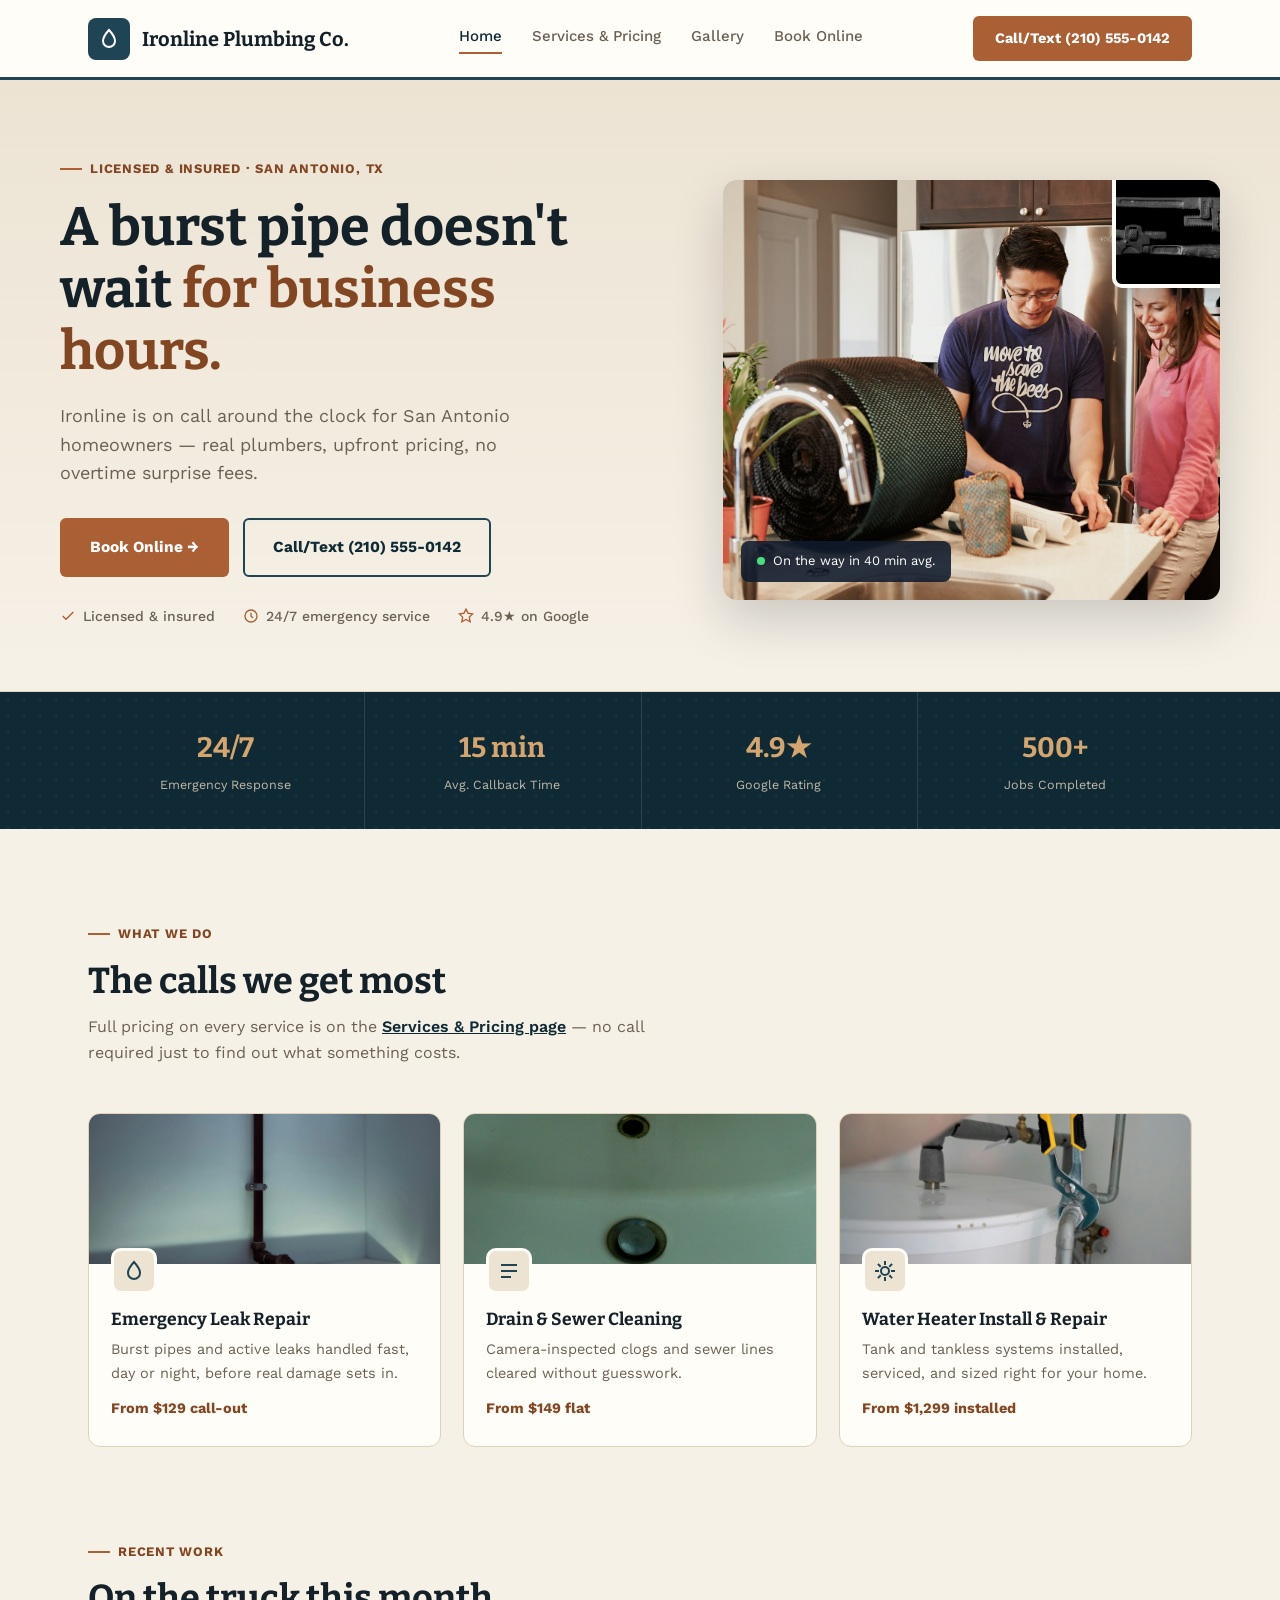
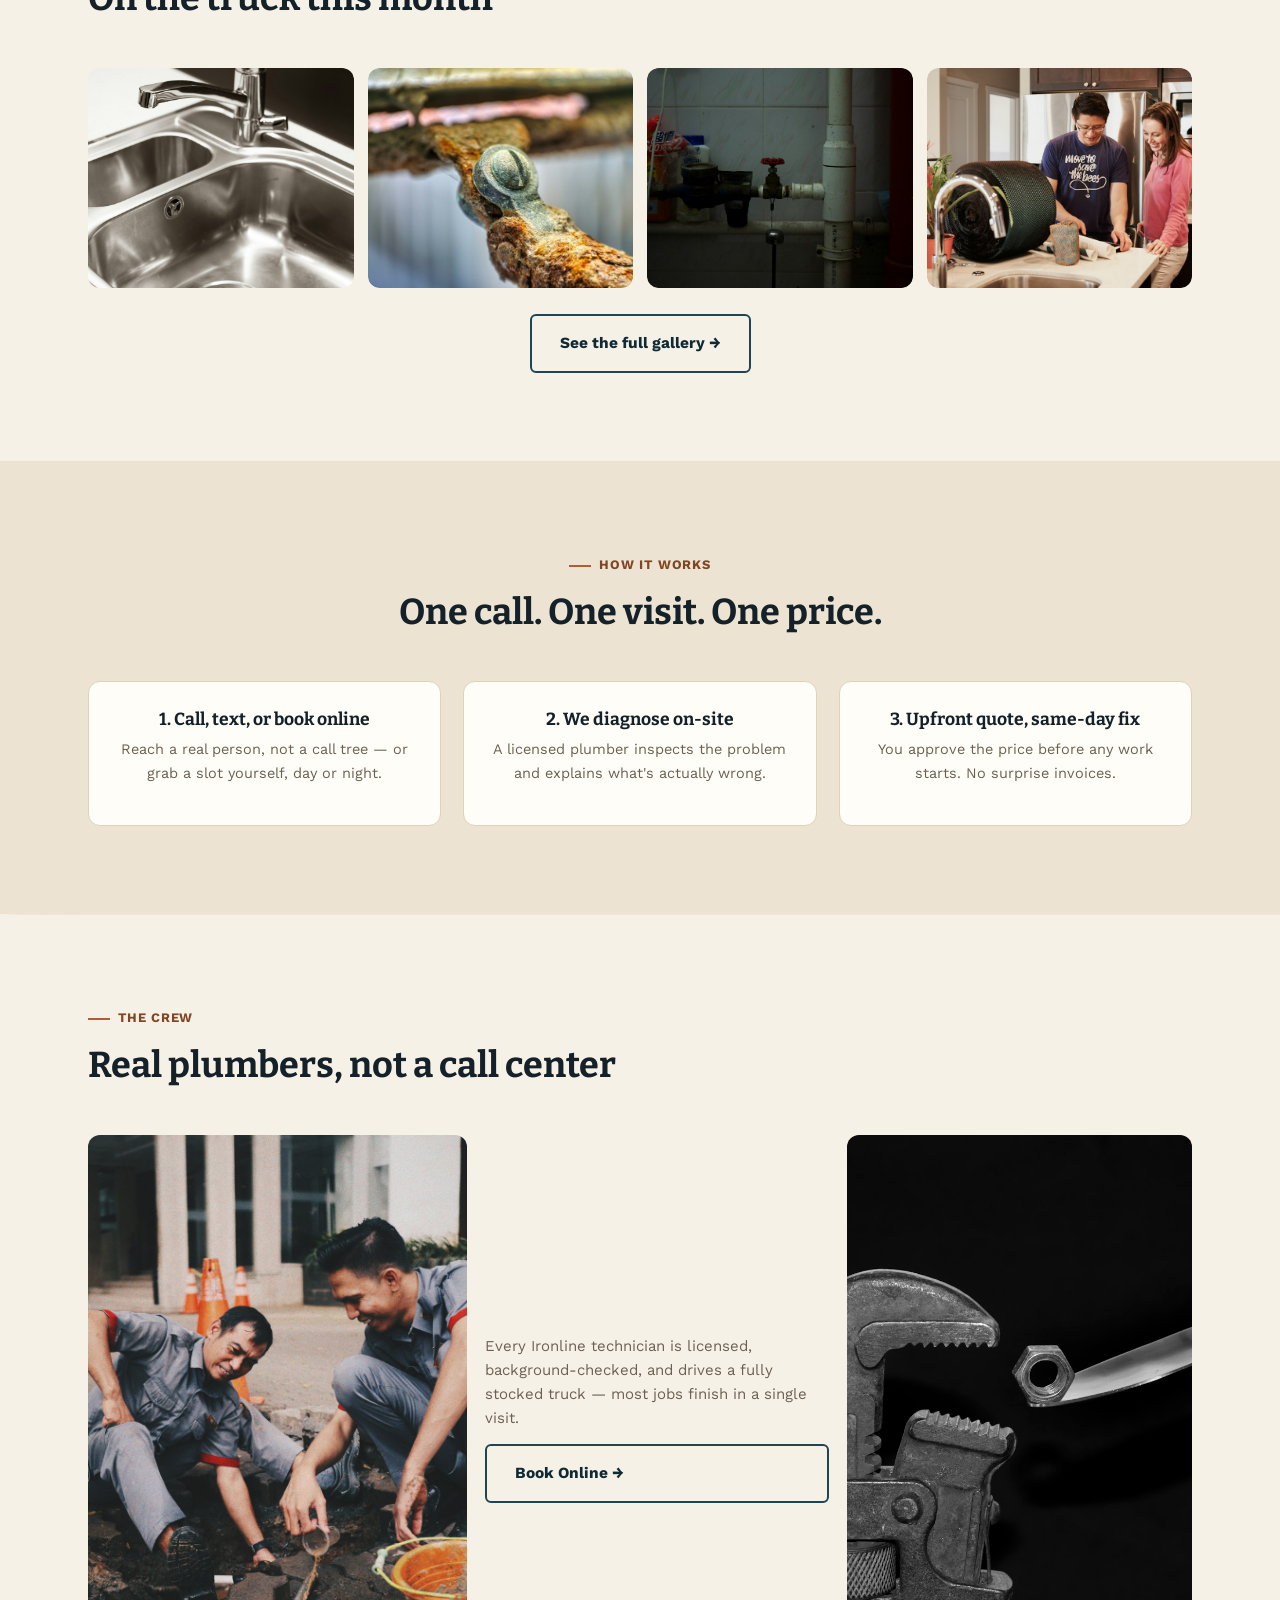
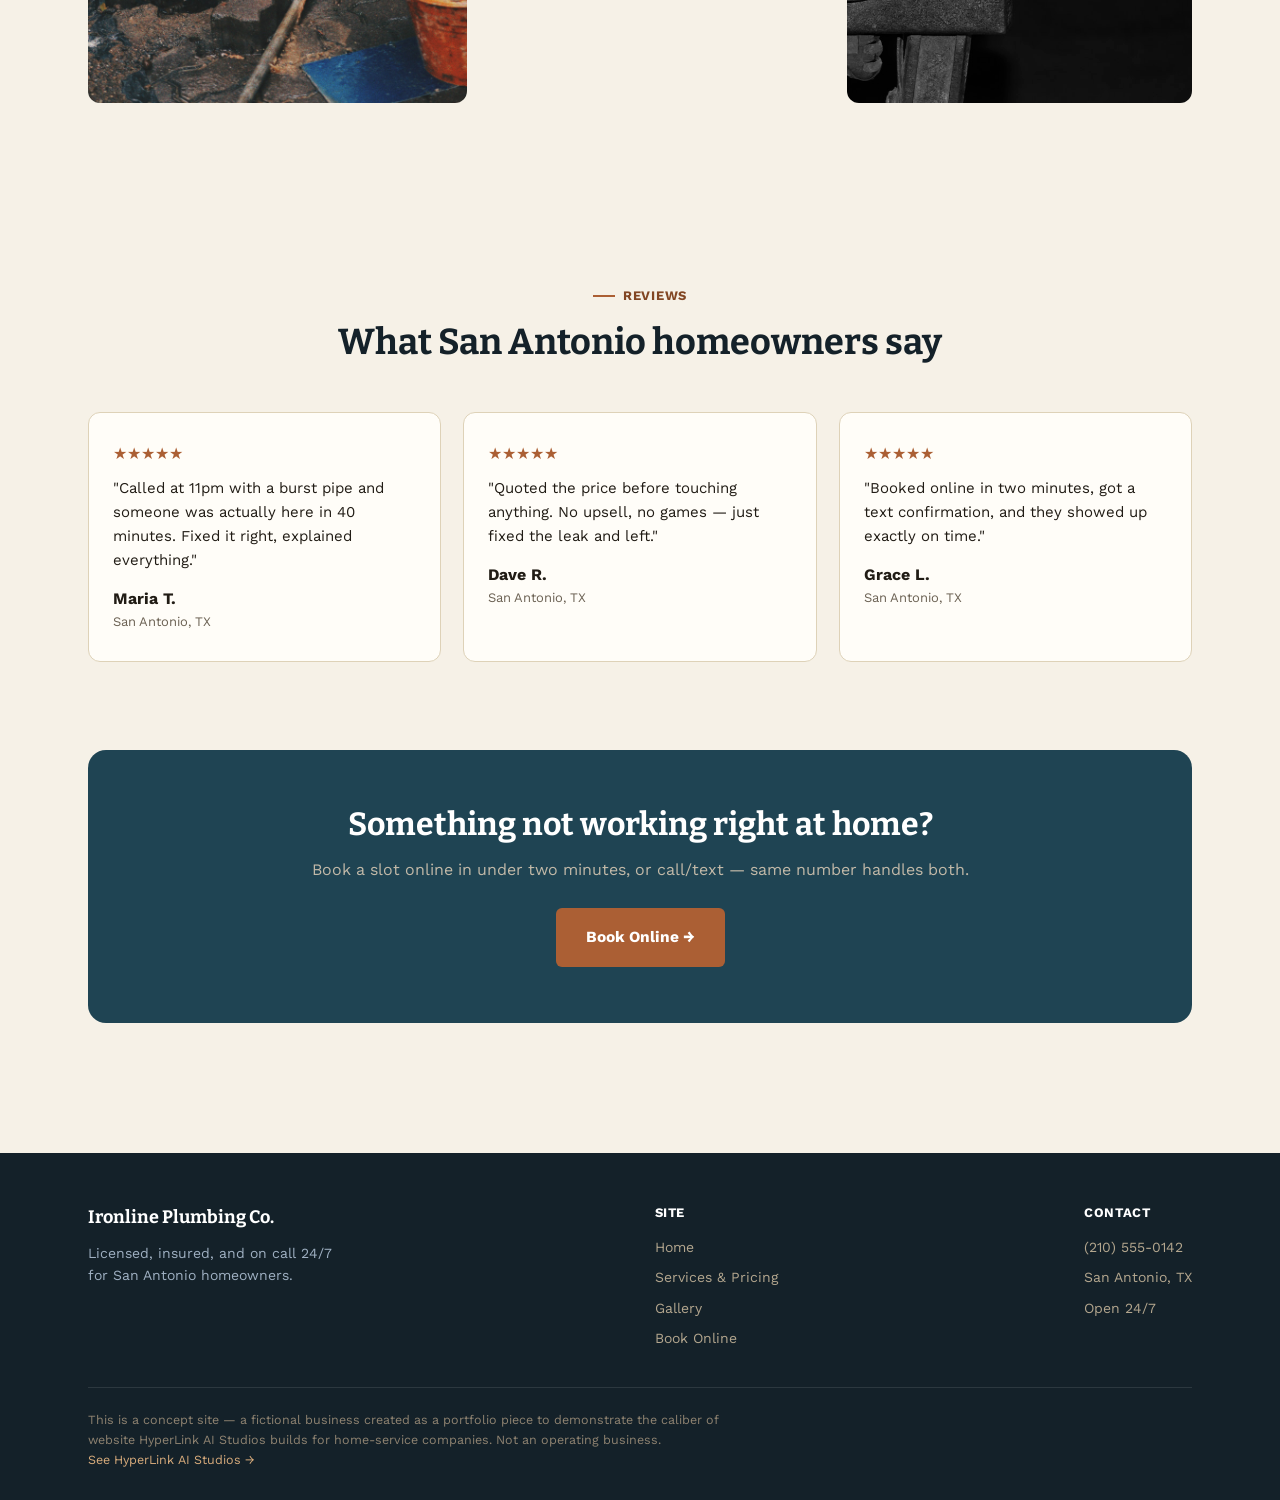
==== commit 5eb44113: "Add mobile hamburger nav (was broken/overlapping), fix icon-only mobile call CTA, remove copy that d" ====
--- a/index.html
+++ b/index.html
@@ -21,7 +21,14 @@
       <a href="gallery.html">Gallery</a>
       <a href="book.html">Book Online</a>
     </nav>
-    <a class="nav-cta" href="tel:+12105550142">Call/Text (210) 555-0142</a>
+    <a class="nav-cta" href="tel:+12105550142"><svg viewBox="0 0 24 24" fill="none" stroke="currentColor" stroke-width="2"><path d="M22 16.92v3a2 2 0 0 1-2.18 2 19.79 19.79 0 0 1-8.63-3.07 19.5 19.5 0 0 1-6-6 19.79 19.79 0 0 1-3.07-8.67A2 2 0 0 1 4.11 2h3a2 2 0 0 1 2 1.72c.127.96.362 1.903.7 2.81a2 2 0 0 1-.45 2.11L8.09 9.91a16 16 0 0 0 6 6l1.27-1.27a2 2 0 0 1 2.11-.45c.907.338 1.85.573 2.81.7A2 2 0 0 1 22 16.92z"/></svg><span class="cta-text">Call/Text (210) 555-0142</span></a>
+    <button class="nav-toggle" aria-label="Open menu"><span></span></button>
+  </div>
+  <div class="mobile-menu">
+    <a href="index.html" class="active">Home</a>
+    <a href="services.html">Services &amp; Pricing</a>
+    <a href="gallery.html">Gallery</a>
+    <a href="book.html">Book Online</a>
   </div>
 </header>
 
@@ -101,7 +108,7 @@
   <div class="wrap">
     <div class="section-head reveal">
       <div class="eyebrow">Recent work</div>
-      <h2>Real jobs, around San Antonio</h2>
+      <h2>On the truck this month</h2>
     </div>
     <div class="photo-strip">
       <a class="photo-frame reveal" href="gallery.html"><img src="images/finished-faucet.jpg" alt="Finished kitchen faucet install"></a>
@@ -119,7 +126,7 @@
   <div class="wrap">
     <div class="section-head center reveal">
       <div class="eyebrow">How it works</div>
-      <h2>Three steps. No wasted motion.</h2>
+      <h2>One call. One visit. One price.</h2>
     </div>
     <div class="service-grid">
       <div class="service-card reveal" style="text-align:center;">
@@ -217,6 +224,7 @@
   </div>
 </footer>
 
+<script src="nav.js"></script>
 <script src="motion.js"></script>
 </body>
 </html>
--- a/styles.css
+++ b/styles.css
@@ -40,9 +40,22 @@
 .nav-links { display: flex; gap: 30px; font-weight: 500; font-size: 15px; }
 .nav-links a { text-decoration: none; color: var(--muted); border-bottom: 2px solid transparent; padding-bottom: 4px; transition: color .2s, border-color .2s; }
 .nav-links a:hover, .nav-links a.active { color: var(--steel-dark); border-color: var(--orange); }
-.nav-cta { background: var(--orange); color: #fff; padding: 11px 22px; border-radius: 6px; font-weight: 700; text-decoration: none; font-size: 14.5px; white-space: nowrap; transition: background .2s; }
+.nav-cta { display: flex; align-items: center; gap: 8px; background: var(--orange); color: #fff; padding: 11px 22px; border-radius: 6px; font-weight: 700; text-decoration: none; font-size: 14.5px; white-space: nowrap; transition: background .2s; flex-shrink: 0; }
 .nav-cta:hover { background: var(--orange-dark); }
-.nav-toggle { display: none; }
+.nav-cta svg { width: 17px; height: 17px; flex-shrink: 0; display: none; }
+.nav-toggle { display: none; width: 40px; height: 40px; border-radius: 8px; border: 1px solid var(--border); background: var(--panel); align-items: center; justify-content: center; cursor: pointer; flex-shrink: 0; }
+.nav-toggle span, .nav-toggle span::before, .nav-toggle span::after { display: block; width: 18px; height: 2px; background: var(--ink); position: relative; transition: transform .25s ease, opacity .25s ease; }
+.nav-toggle span::before, .nav-toggle span::after { content: ''; position: absolute; left: 0; }
+.nav-toggle span::before { top: -6px; }
+.nav-toggle span::after { top: 6px; }
+.nav-toggle.open span { background: transparent; }
+.nav-toggle.open span::before { transform: translateY(6px) rotate(45deg); }
+.nav-toggle.open span::after { transform: translateY(-6px) rotate(-45deg); }
+.mobile-menu { display: none; flex-direction: column; background: var(--panel); border-top: 1px solid var(--border); padding: 8px 28px 20px; }
+.mobile-menu.open { display: flex; }
+.mobile-menu a { padding: 13px 0; border-bottom: 1px solid var(--border); color: var(--text); text-decoration: none; font-weight: 600; }
+.mobile-menu a:last-child { border-bottom: none; }
+.mobile-menu a.active { color: var(--orange-dark); }
 
 /* ---- Buttons ---- */
 .btn { display: inline-flex; align-items: center; gap: 8px; padding: 15px 28px; border-radius: 6px; font-weight: 700; text-decoration: none; font-size: 15.5px; border: 2px solid transparent; cursor: pointer; font-family: var(--body); transition: all .2s; }
@@ -235,6 +248,14 @@
   .stat-grid { grid-template-columns: 1fr 1fr; }
   .stat-item:nth-child(3) { border-left: none; }
   .nav-links { display: none; }
+  .nav-toggle { display: flex; }
+  .nav-inner { padding: 13px 18px; gap: 10px; }
+  .brand { font-size: 15px; gap: 8px; }
+  .brand-mark { width: 32px; height: 32px; border-radius: 7px; }
+  .brand-mark svg { width: 18px; height: 18px; }
+  .nav-cta .cta-text { display: none; }
+  .nav-cta svg { display: block; }
+  .nav-cta { padding: 9px; border-radius: 8px; }
   .footer-grid { flex-direction: column; }
   .price-row { flex-direction: column; }
   .price-tag { text-align: left; }
